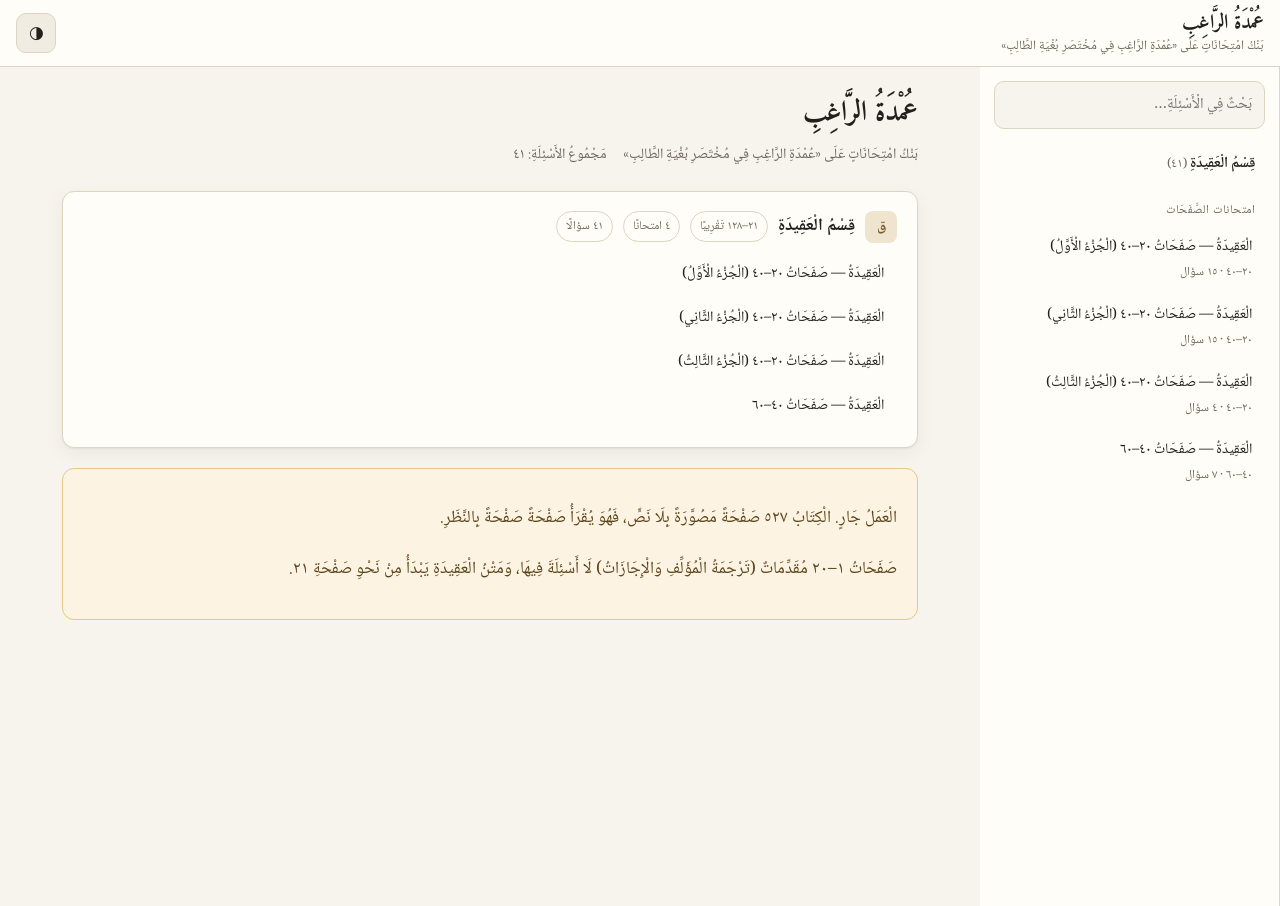
==== index.html @ 86e116bf "Drop tahara section; add creed pages 40-41 Tahara is removed until the creed section is finished, as" ====
<!DOCTYPE html>
<html lang="ar" dir="rtl">
<head>
<meta charset="utf-8">
<meta name="viewport" content="width=device-width, initial-scale=1">
<title>بَنْكُ الِامْتِحَانَاتِ</title>
<link rel="preconnect" href="https://fonts.googleapis.com">
<link rel="preconnect" href="https://fonts.gstatic.com" crossorigin>
<link href="https://fonts.googleapis.com/css2?family=Amiri:ital,wght@0,400;0,700;1,400&family=Noto+Naskh+Arabic:wght@400;500;600;700&display=swap" rel="stylesheet">
<link rel="stylesheet" href="assets/style.css">
</head>
<body>
<a class="skip" href="#main">تَخَطِّي إِلَى الْمُحْتَوَى</a>

<header class="topbar">
  <button id="navToggle" class="icon-btn" aria-label="قَائِمَةُ الْأَقْسَامِ" aria-expanded="false">☰</button>
  <div class="brand">
    <span class="brand-title" id="bookTitle">بَنْكُ الِامْتِحَانَاتِ</span>
    <span class="brand-sub" id="bookSub"></span>
  </div>
  <div class="topbar-actions">
    <button id="themeBtn" class="icon-btn" aria-label="تَبْدِيلُ الْمَظْهَرِ">◑</button>
  </div>
</header>

<div class="layout">
  <nav id="sidebar" class="sidebar" aria-label="الْأَقْسَامُ وَالِامْتِحَانَاتُ">
    <div class="search-wrap">
      <input id="search" type="search" placeholder="بَحْثٌ فِي الْأَسْئِلَةِ…" aria-label="بَحْثٌ فِي الْأَسْئِلَةِ">
    </div>
    <div id="navTree" class="nav-tree"></div>
  </nav>
  <div id="scrim" class="scrim" hidden></div>

  <main id="main" class="main">
    <div id="view"></div>
  </main>
</div>

<script src="data/00-manifest.js"></script>
<script src="data/10-creed.js"></script>
<script src="assets/app.js"></script>
</body>
</html>
---- assets/style.css ----
:root{
  --bg:#f7f4ed; --surface:#fffdf8; --surface-2:#f1ece1; --border:#ddd4c2;
  --text:#22201c; --muted:#6d675c; --accent:#7a5c2e; --accent-soft:#efe4cd;
  --answer-bg:#eef4ec; --answer-border:#b9cdb4; --answer-text:#1f3a22;
  --note-bg:#fdf3e2; --note-border:#e3c78d; --note-text:#5a431a;
  --matn-bg:#f3eee2; --matn-border:#c9b68d;
  --ok:#2f6b3a; --again:#9a4b28;
  --radius:12px; --shadow:0 1px 2px rgba(0,0,0,.05),0 6px 20px rgba(0,0,0,.05);
  --sans:"Noto Naskh Arabic",system-ui,sans-serif;
  --serif:"Amiri","Noto Naskh Arabic",serif;
}
@media (prefers-color-scheme:dark){
  :root:not([data-theme="light"]){
    --bg:#16181a; --surface:#1e2124; --surface-2:#262a2e; --border:#353a3f;
    --text:#e8e4dc; --muted:#a09a90; --accent:#d9b46a; --accent-soft:#3a3226;
    --answer-bg:#1c2a20; --answer-border:#3c5a42; --answer-text:#cfe6d2;
    --note-bg:#2b2519; --note-border:#5c4b26; --note-text:#e3cfa1;
    --matn-bg:#23262a; --matn-border:#4a4438;
    --ok:#8fd3a0; --again:#e59b78;
    --shadow:0 1px 2px rgba(0,0,0,.4),0 6px 20px rgba(0,0,0,.35);
  }
}
:root[data-theme="dark"]{
  --bg:#16181a; --surface:#1e2124; --surface-2:#262a2e; --border:#353a3f;
  --text:#e8e4dc; --muted:#a09a90; --accent:#d9b46a; --accent-soft:#3a3226;
  --answer-bg:#1c2a20; --answer-border:#3c5a42; --answer-text:#cfe6d2;
  --note-bg:#2b2519; --note-border:#5c4b26; --note-text:#e3cfa1;
  --matn-bg:#23262a; --matn-border:#4a4438;
  --ok:#8fd3a0; --again:#e59b78;
  --shadow:0 1px 2px rgba(0,0,0,.4),0 6px 20px rgba(0,0,0,.35);
}

*{box-sizing:border-box}
html,body{margin:0;padding:0}
body{
  background:var(--bg); color:var(--text);
  font-family:var(--sans); font-size:17px; line-height:1.95;
  -webkit-text-size-adjust:100%;
}
.skip{position:absolute;right:-9999px}
.skip:focus{right:12px;top:12px;background:var(--surface);padding:8px 14px;border-radius:8px;z-index:100}

.topbar{
  position:sticky; top:0; z-index:30;
  display:flex; align-items:center; gap:12px;
  padding:10px 16px; background:var(--surface);
  border-bottom:1px solid var(--border);
}
.brand{display:flex;flex-direction:column;flex:1;min-width:0}
.brand-title{font-family:var(--serif);font-size:1.25rem;font-weight:700;line-height:1.4}
.brand-sub{font-size:.8rem;color:var(--muted);line-height:1.4;white-space:nowrap;overflow:hidden;text-overflow:ellipsis}
.icon-btn{
  background:var(--surface-2); color:var(--text); border:1px solid var(--border);
  border-radius:10px; width:40px;height:40px; font-size:1.05rem; cursor:pointer; flex:none;
}
.icon-btn:hover{border-color:var(--accent)}

.layout{display:flex; align-items:flex-start}
.sidebar{
  width:300px; flex:none; position:sticky; top:61px;
  height:calc(100dvh - 61px); overflow-y:auto;
  background:var(--surface); border-inline-start:1px solid var(--border);
  padding:14px;
}
.search-wrap{margin-bottom:12px}
#search{
  width:100%; padding:10px 12px; font-family:inherit; font-size:.95rem;
  background:var(--bg); color:var(--text);
  border:1px solid var(--border); border-radius:10px;
}
.nav-sec{margin-bottom:6px}
.nav-sec>summary{
  cursor:pointer; list-style:none; padding:9px 10px; border-radius:9px;
  font-weight:600; font-size:.95rem;
}
.nav-sec>summary::-webkit-details-marker{display:none}
.nav-sec>summary:hover{background:var(--surface-2)}
.nav-sec .count{color:var(--muted);font-weight:400;font-size:.8rem}
.nav-exam{
  display:block; padding:7px 10px 7px 8px; margin:2px 0 2px 0;
  border-radius:8px; color:var(--text); text-decoration:none; font-size:.9rem;
  border-inline-start:3px solid transparent;
}
.nav-exam:hover{background:var(--surface-2)}
.nav-exam.active{background:var(--accent-soft);border-inline-start-color:var(--accent);font-weight:600}
.nav-exam .pages{display:block;color:var(--muted);font-size:.76rem}
.nav-group{margin:10px 0 4px;color:var(--muted);font-size:.75rem;letter-spacing:.04em;padding-inline-start:10px}

.scrim{position:fixed;inset:0;background:rgba(0,0,0,.45);z-index:25}

.main{flex:1;min-width:0;padding:26px 22px 90px;max-width:900px;margin:0 auto}

.exam-head{margin-bottom:22px}
.exam-head h1{font-family:var(--serif);font-size:1.75rem;line-height:1.5;margin:0 0 6px}
.exam-meta{color:var(--muted);font-size:.9rem;display:flex;flex-wrap:wrap;gap:6px 16px}
.toolbar{display:flex;flex-wrap:wrap;gap:8px;margin:16px 0 4px}
.btn{
  background:var(--surface); color:var(--text); border:1px solid var(--border);
  border-radius:9px; padding:8px 14px; font-family:inherit; font-size:.88rem; cursor:pointer;
}
.btn:hover{border-color:var(--accent)}
.btn.primary{background:var(--accent);border-color:var(--accent);color:#fff}
:root[data-theme="dark"] .btn.primary,
:root:not([data-theme="light"]) .btn.primary{color:#16181a}
@media (prefers-color-scheme:light){:root:not([data-theme="dark"]) .btn.primary{color:#fff}}

.progress{height:6px;background:var(--surface-2);border-radius:99px;overflow:hidden;margin:14px 0 0}
.progress>i{display:block;height:100%;background:var(--accent);width:0;transition:width .25s}
.progress-label{font-size:.8rem;color:var(--muted);margin-top:6px}

.q{
  background:var(--surface); border:1px solid var(--border); border-radius:var(--radius);
  padding:18px 20px; margin:16px 0; box-shadow:var(--shadow);
}
.q-head{display:flex;align-items:center;gap:10px;flex-wrap:wrap;margin-bottom:10px}
.q-num{
  background:var(--accent-soft); color:var(--accent); font-weight:700;
  border-radius:8px; min-width:32px; height:32px; display:grid; place-items:center; font-size:.9rem; padding:0 8px;
}
.badge{font-size:.74rem;padding:3px 9px;border-radius:99px;border:1px solid var(--border);color:var(--muted)}
.badge.t-matn{border-color:var(--matn-border)}
.badge.t-word{border-color:var(--note-border)}
.q-text{font-size:1.06rem;margin:0 0 10px;font-weight:500}
blockquote.matn{
  font-family:var(--serif); font-size:1.15rem; line-height:2.1;
  background:var(--matn-bg); border:1px solid var(--matn-border);
  border-inline-start:4px solid var(--accent);
  border-radius:10px; margin:0 0 12px; padding:14px 18px;
}
.word-chip{font-family:var(--serif);font-size:1.2rem;font-weight:700;color:var(--accent)}

.answer{
  background:var(--answer-bg); border:1px solid var(--answer-border); color:var(--answer-text);
  border-radius:10px; padding:14px 18px; margin-top:12px;
}
.answer h4,.note h4{
  margin:0 0 8px; font-size:.78rem; letter-spacing:.05em; font-weight:700; opacity:.8;
}
.answer p{margin:0 0 .7em}
.answer p:last-child{margin-bottom:0}
.note{
  background:var(--note-bg); border:1px dashed var(--note-border); color:var(--note-text);
  border-radius:10px; padding:12px 16px; margin-top:10px; font-size:.95rem;
}
.grade{display:flex;gap:8px;margin-top:12px}
.grade .btn[data-g="ok"].on{border-color:var(--ok);color:var(--ok);font-weight:700}
.grade .btn[data-g="again"].on{border-color:var(--again);color:var(--again);font-weight:700}

.empty{
  text-align:center;padding:70px 20px;color:var(--muted);
}
.empty h2{font-family:var(--serif);color:var(--text);font-size:1.5rem}
.callout{
  background:var(--note-bg);border:1px solid var(--note-border);color:var(--note-text);
  border-radius:var(--radius);padding:16px 20px;margin:20px 0;text-align:right;
}

@media (max-width:860px){
  body{font-size:16px}
  .sidebar{
    position:fixed; inset-inline-end:0; top:61px; z-index:26;
    width:min(86vw,320px); box-shadow:var(--shadow); transform:translateX(100%);
    transition:transform .22s ease;
  }
  .sidebar.open{transform:translateX(0)}
  .main{padding:20px 16px 80px}
  .exam-head h1{font-size:1.4rem}
}
@media (min-width:861px){ .scrim{display:none} #navToggle{display:none} }

@media print{
  .topbar,.sidebar,.toolbar,.grade,.progress,.progress-label,.scrim{display:none!important}
  body{background:#fff;color:#000;font-size:12pt}
  .q{break-inside:avoid;box-shadow:none;border-color:#bbb}
  .main{max-width:none;padding:0}
}

.badge.t-src{border-color:var(--note-border);color:var(--note-text);background:var(--note-bg)}
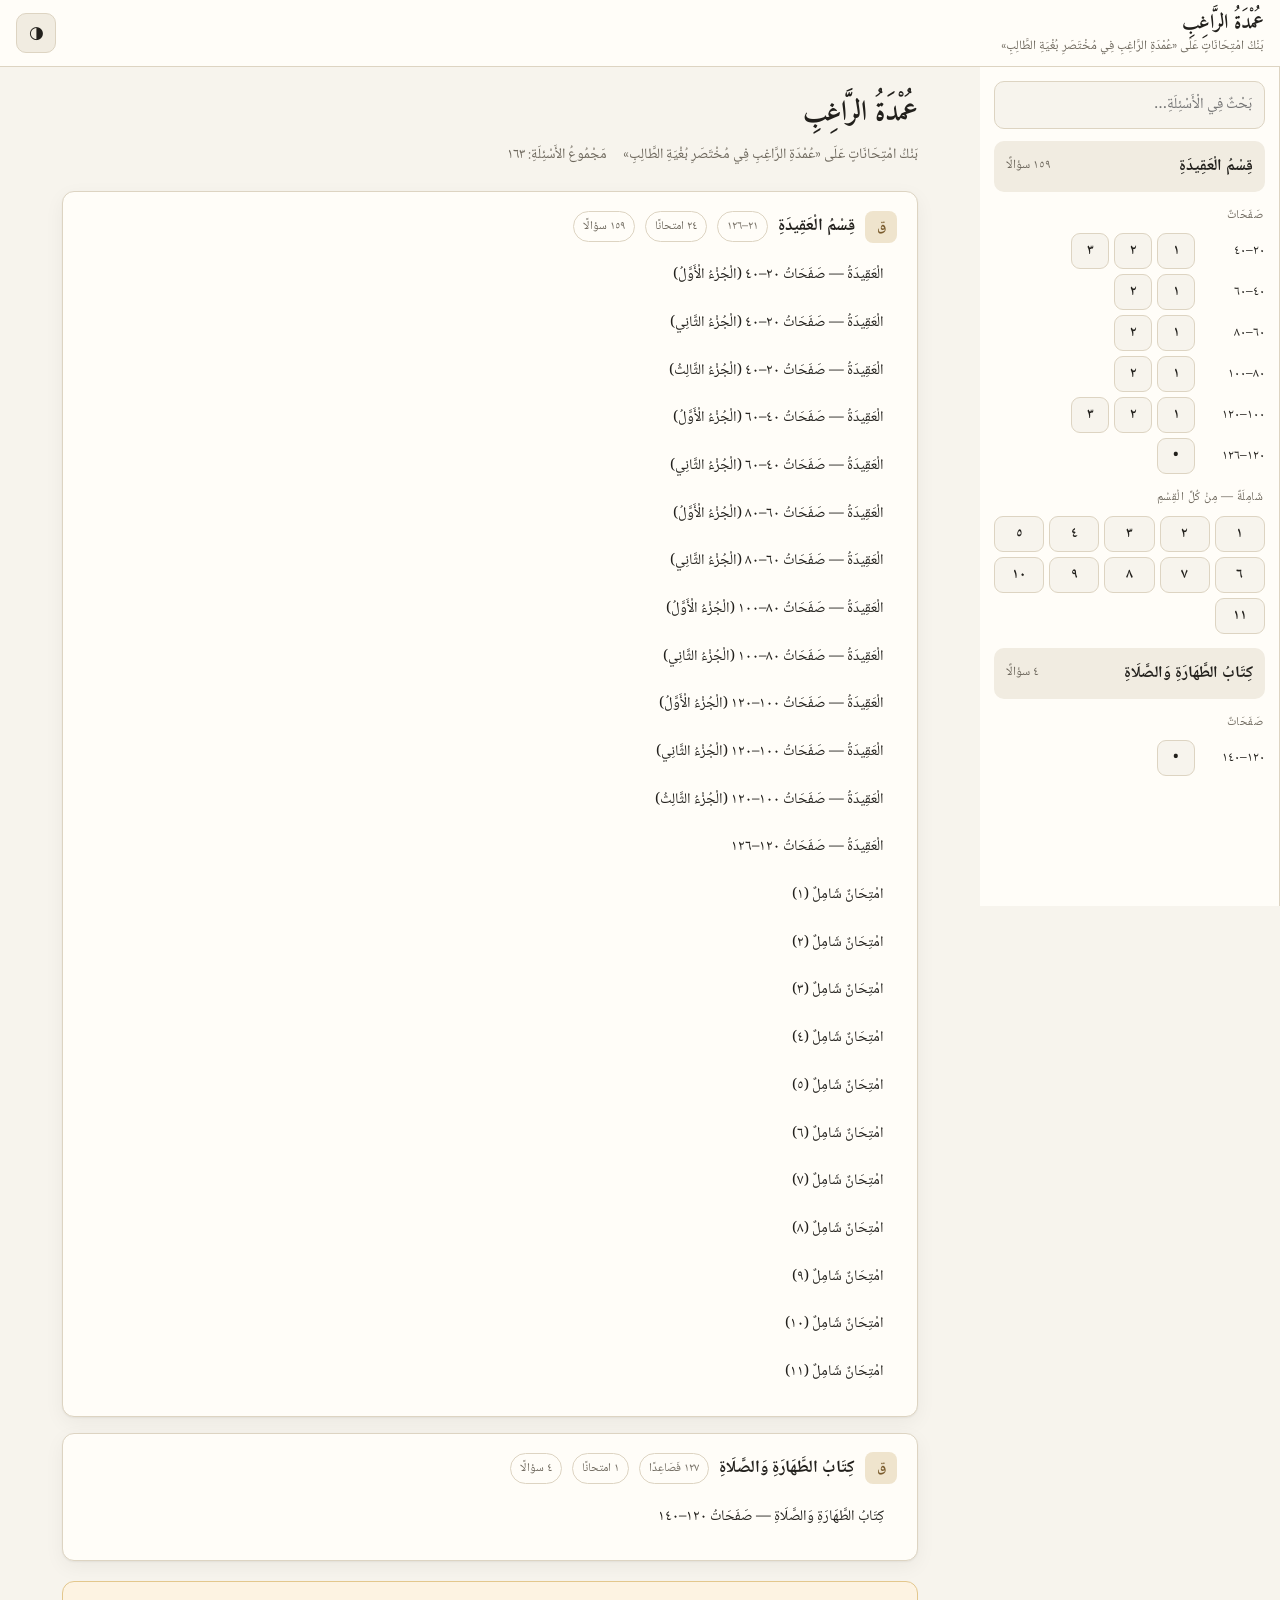
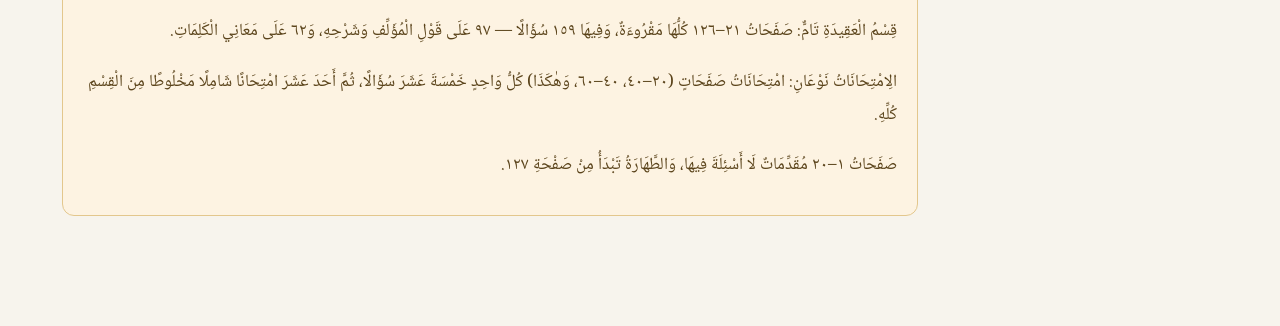
==== commit c3e0fa9e: "Start the tahara section: pages 127-129 Co-Authored-By: Claude Opus 5 <noreply@anthropic.com> Claude" ====
--- a/index.html
+++ b/index.html
@@ -39,6 +39,7 @@
 
 <script src="data/00-manifest.js"></script>
 <script src="data/10-creed.js"></script>
+<script src="data/10-taharah.js"></script>
 <script src="assets/app.js"></script>
 </body>
 </html>
--- a/assets/style.css
+++ b/assets/style.css
@@ -68,23 +68,47 @@
   background:var(--bg); color:var(--text);
   border:1px solid var(--border); border-radius:10px;
 }
-.nav-sec{margin-bottom:6px}
+.nav-sec{margin-bottom:14px}
 .nav-sec>summary{
-  cursor:pointer; list-style:none; padding:9px 10px; border-radius:9px;
-  font-weight:600; font-size:.95rem;
+  cursor:pointer; list-style:none; padding:10px 12px; border-radius:10px;
+  font-weight:700; font-size:1rem; background:var(--surface-2);
+  display:flex; align-items:center; justify-content:space-between; gap:8px;
 }
 .nav-sec>summary::-webkit-details-marker{display:none}
-.nav-sec>summary:hover{background:var(--surface-2)}
-.nav-sec .count{color:var(--muted);font-weight:400;font-size:.8rem}
+.nav-sec>summary:hover{border-color:var(--accent)}
+.nav-sec .count{color:var(--muted);font-weight:400;font-size:.78rem;white-space:nowrap}
+.nav-note{
+  margin:12px 0 6px; color:var(--muted); font-size:.75rem;
+  letter-spacing:.04em; padding-inline-start:2px;
+}
+
+/* One row per page span: the span on the right, its parts as chips. */
+.span-row{display:flex;align-items:center;gap:8px;margin:5px 0}
+.span-label{
+  font-size:.82rem; color:var(--text); min-width:62px; flex:none;
+  font-variant-numeric:tabular-nums;
+}
+.chips{display:flex;flex-wrap:wrap;gap:5px;flex:1}
+.chips.wide{display:grid;grid-template-columns:repeat(auto-fill,minmax(42px,1fr))}
+.chip{
+  display:grid; place-items:center; min-width:38px; height:36px; padding:0 8px;
+  border:1px solid var(--border); border-radius:9px; background:var(--bg);
+  color:var(--text); text-decoration:none; font-size:.9rem; font-weight:600;
+}
+.chip:hover{border-color:var(--accent);background:var(--accent-soft)}
+.chip.active{background:var(--accent);border-color:var(--accent);color:#fff;font-weight:700}
+:root[data-theme="dark"] .chip.active{color:#16181a}
+@media (prefers-color-scheme:dark){:root:not([data-theme="light"]) .chip.active{color:#16181a}}
+
+/* Home page keeps the plain links. */
 .nav-exam{
-  display:block; padding:7px 10px 7px 8px; margin:2px 0 2px 0;
-  border-radius:8px; color:var(--text); text-decoration:none; font-size:.9rem;
+  display:block; padding:8px 10px; margin:3px 0; border-radius:8px;
+  color:var(--text); text-decoration:none; font-size:.92rem;
   border-inline-start:3px solid transparent;
 }
 .nav-exam:hover{background:var(--surface-2)}
 .nav-exam.active{background:var(--accent-soft);border-inline-start-color:var(--accent);font-weight:600}
-.nav-exam .pages{display:block;color:var(--muted);font-size:.76rem}
-.nav-group{margin:10px 0 4px;color:var(--muted);font-size:.75rem;letter-spacing:.04em;padding-inline-start:10px}
+.nav-exam .pages{display:block;color:var(--muted);font-size:.78rem}
 
 .scrim{position:fixed;inset:0;background:rgba(0,0,0,.45);z-index:25}
 
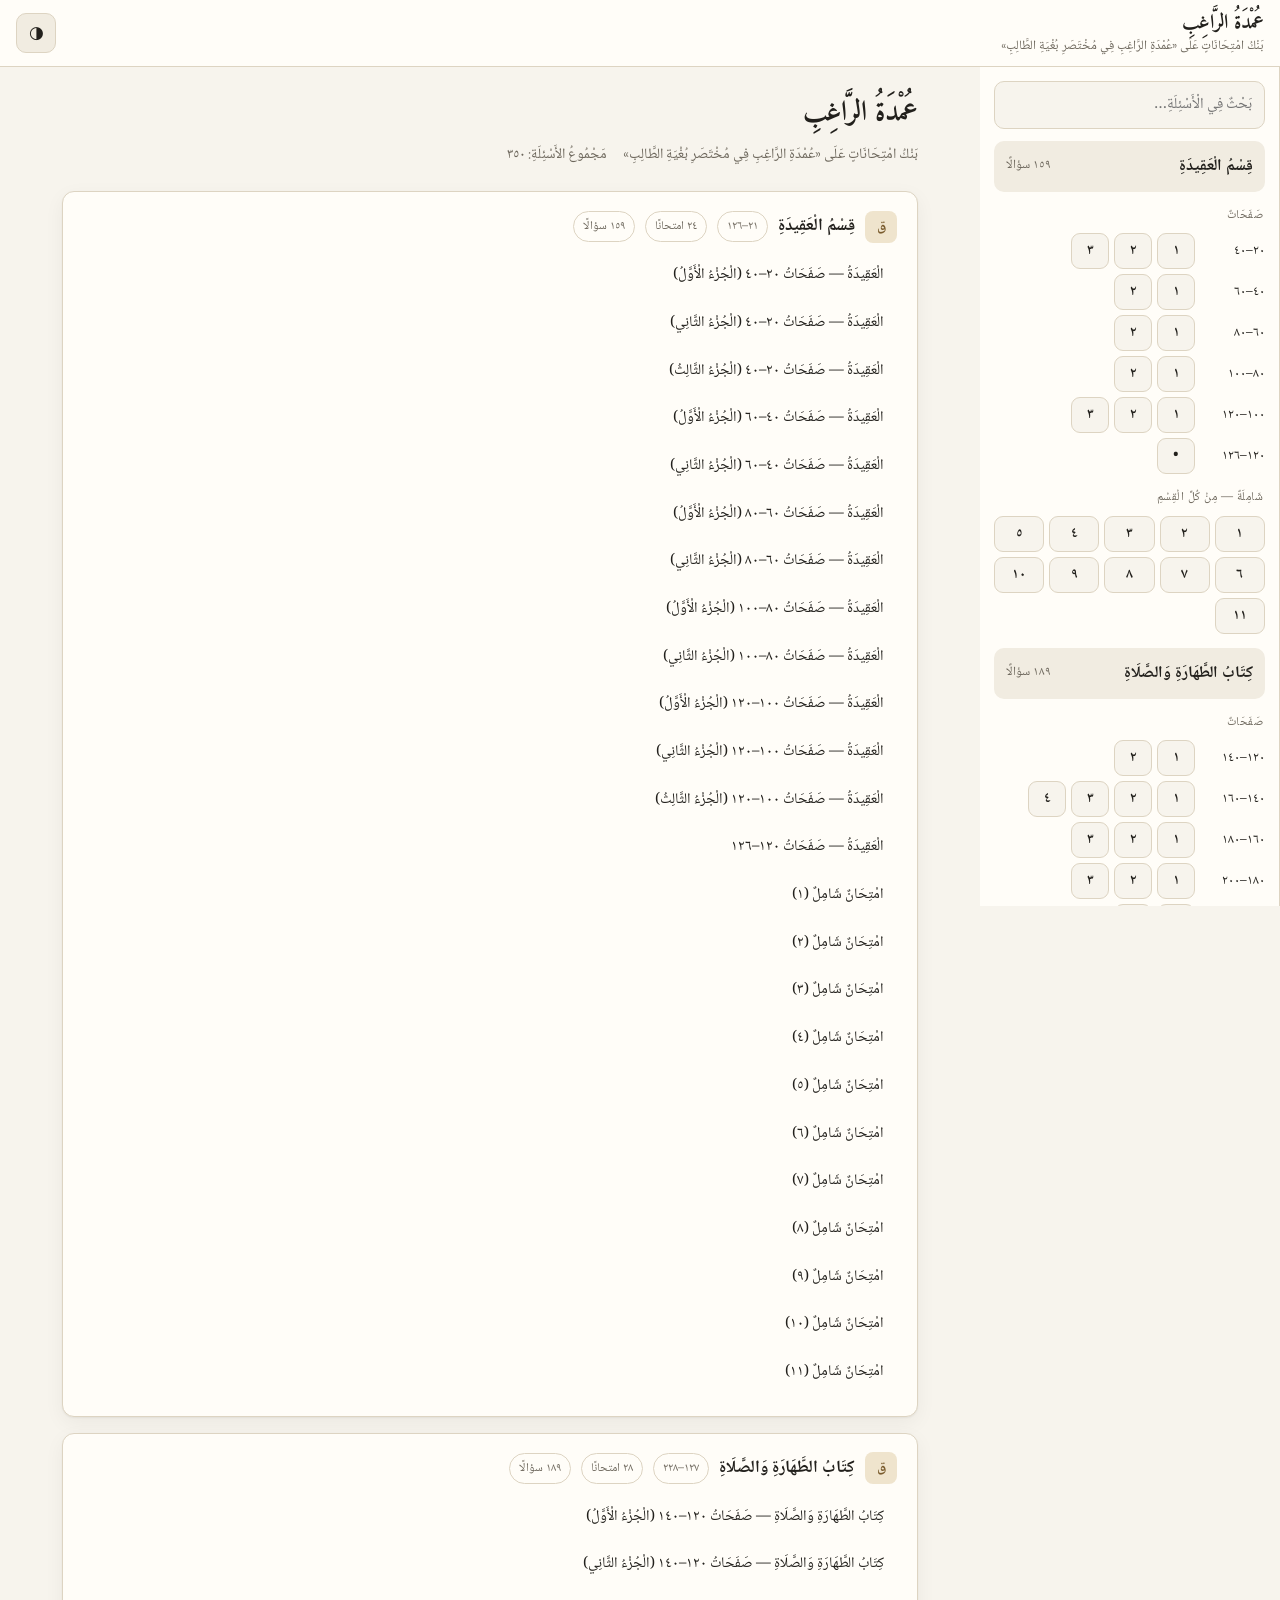
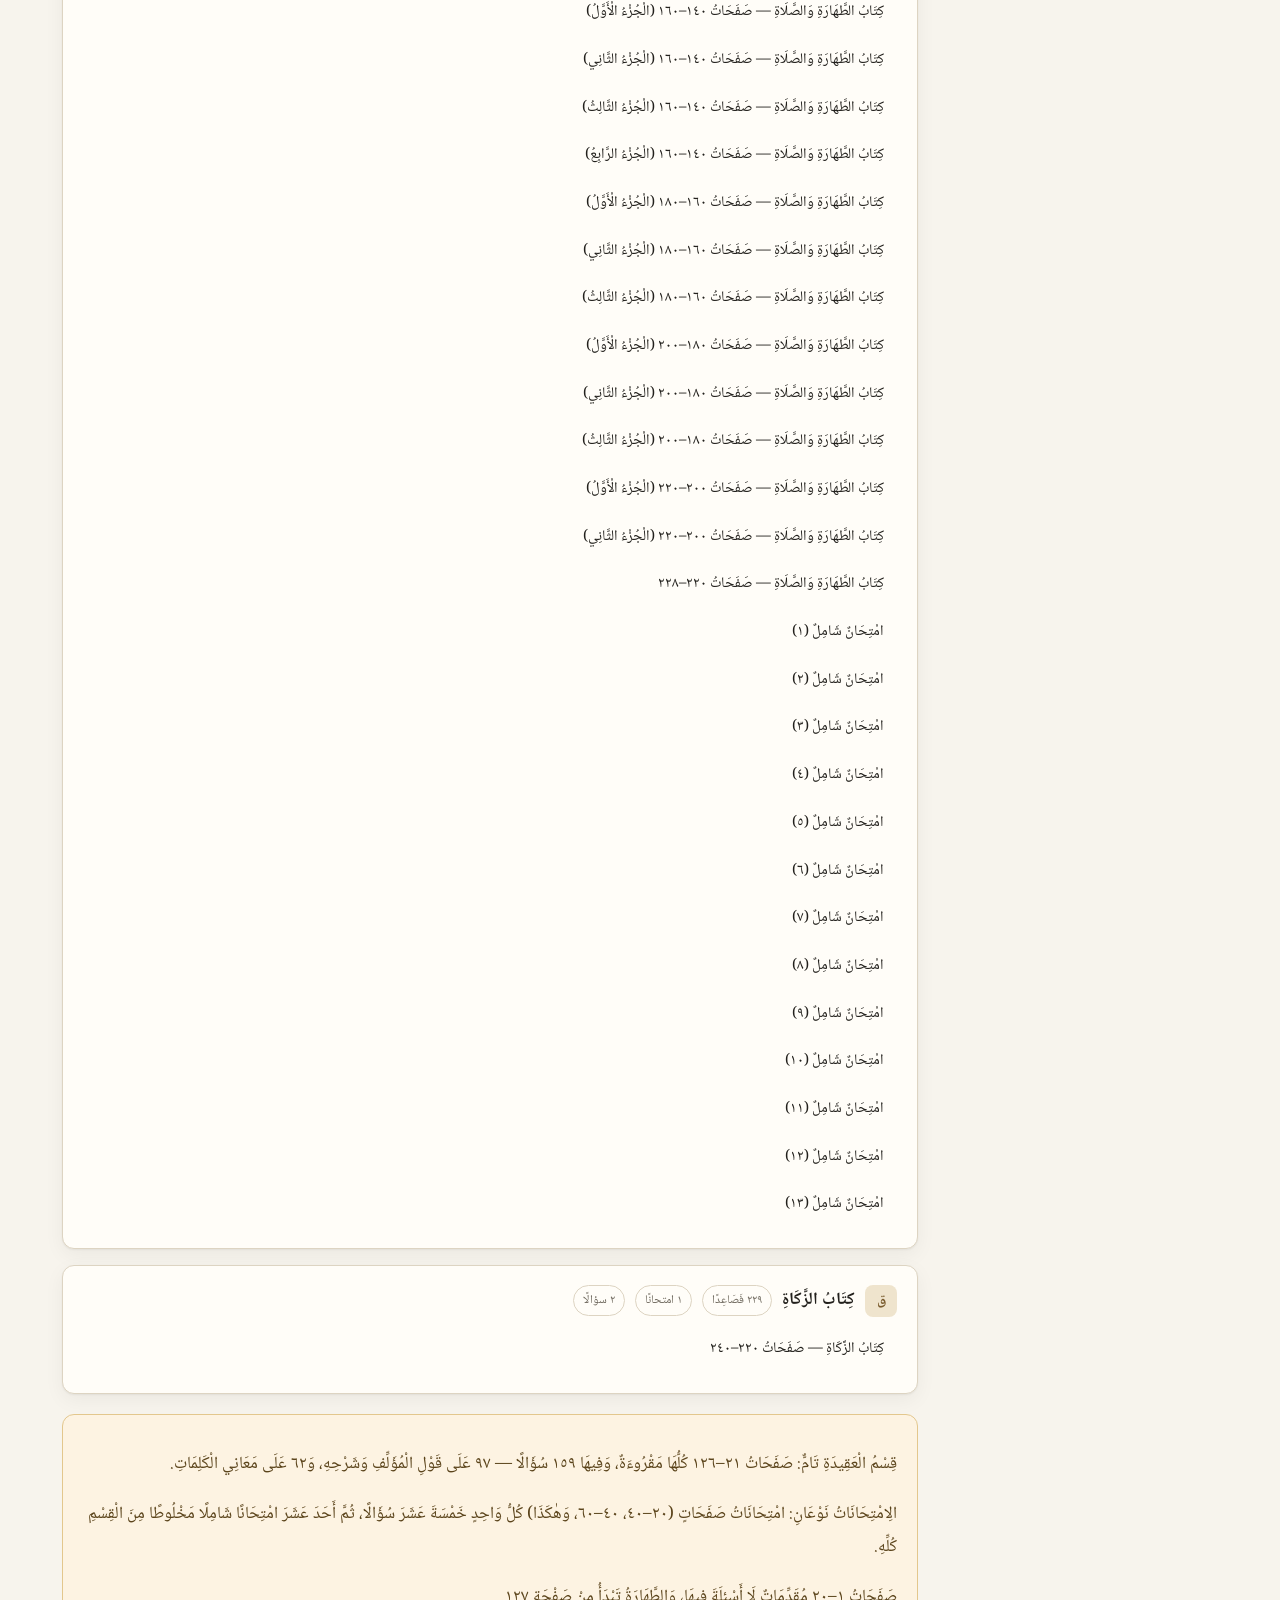
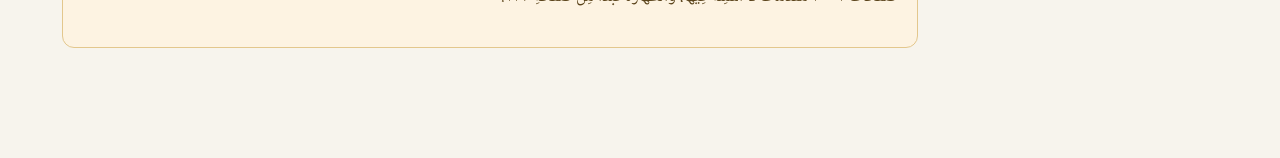
==== commit c968ba07: "Complete Taharah/Salah section (pp. 127-228) and open Kitab al-Zakah Taharah is now marked complete," ====
--- a/index.html
+++ b/index.html
@@ -40,6 +40,7 @@
 <script src="data/00-manifest.js"></script>
 <script src="data/10-creed.js"></script>
 <script src="data/10-taharah.js"></script>
+<script src="data/10-zakah.js"></script>
 <script src="assets/app.js"></script>
 </body>
 </html>
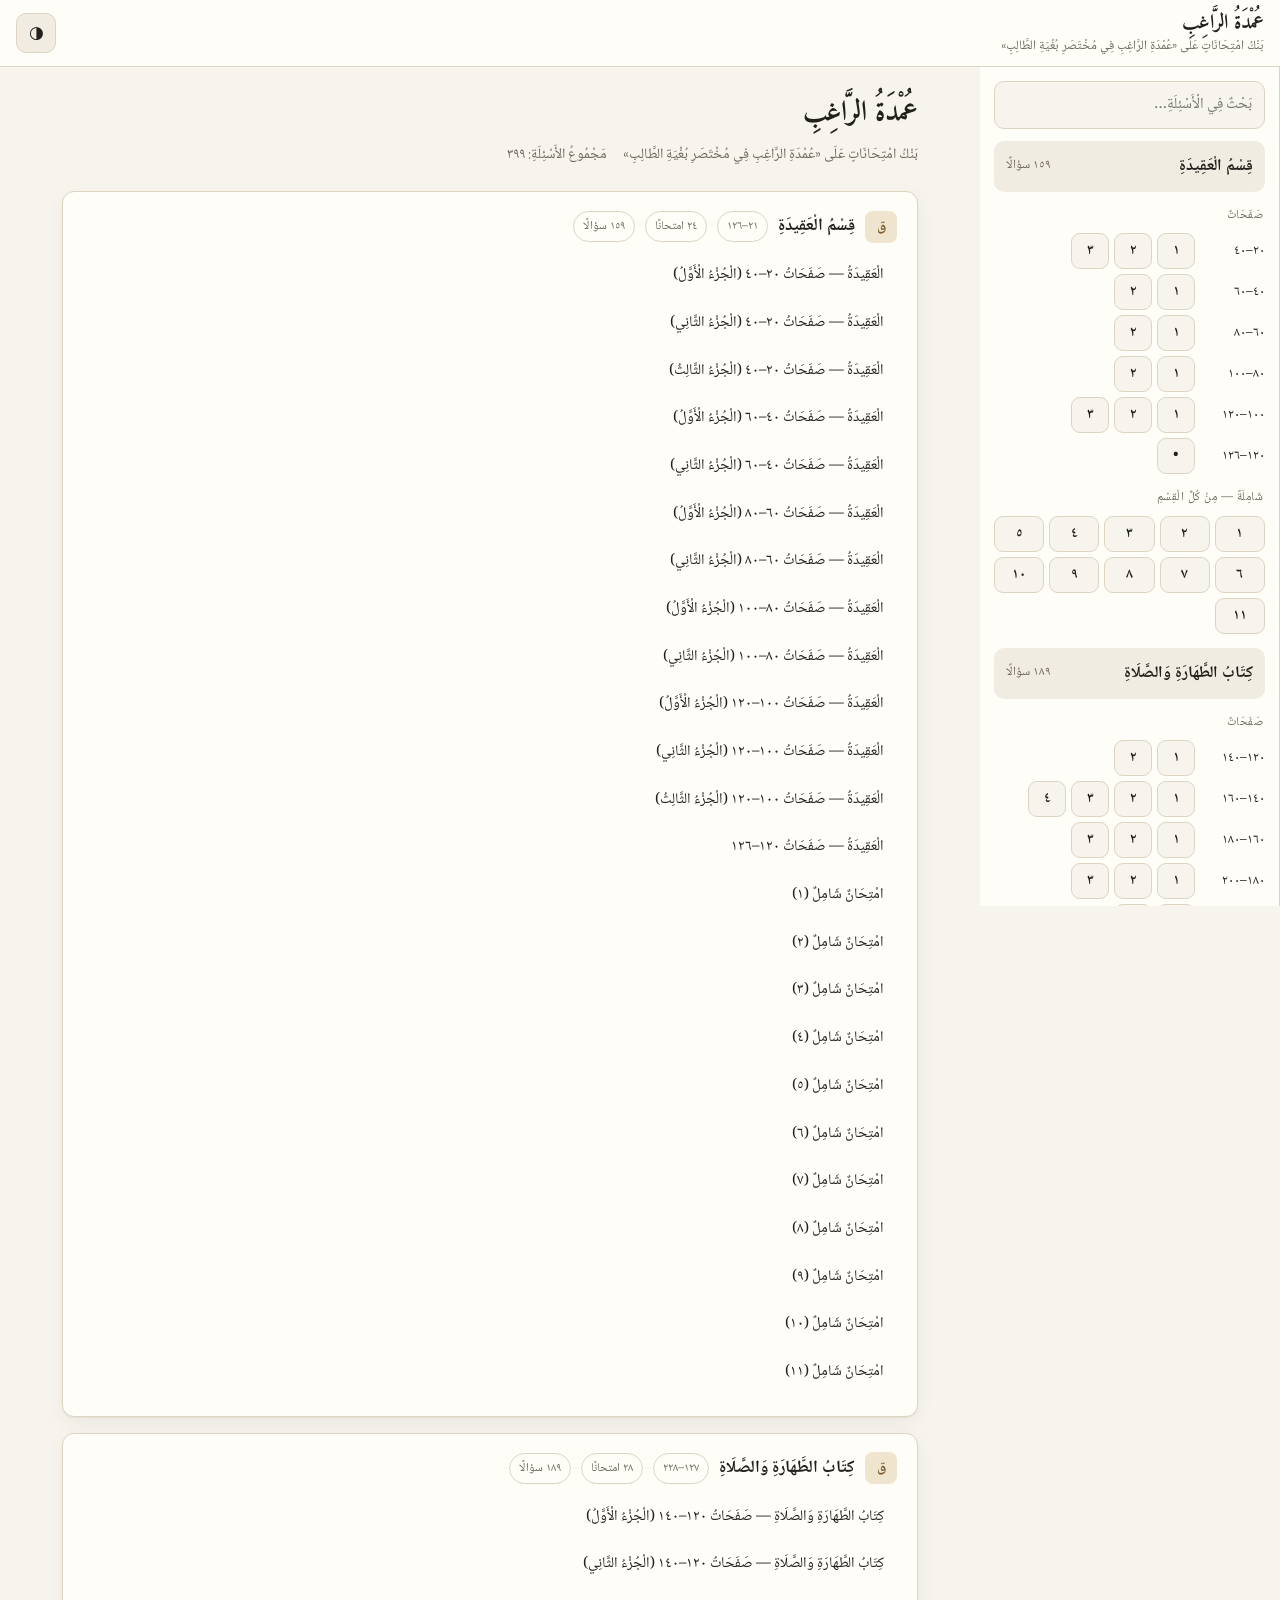
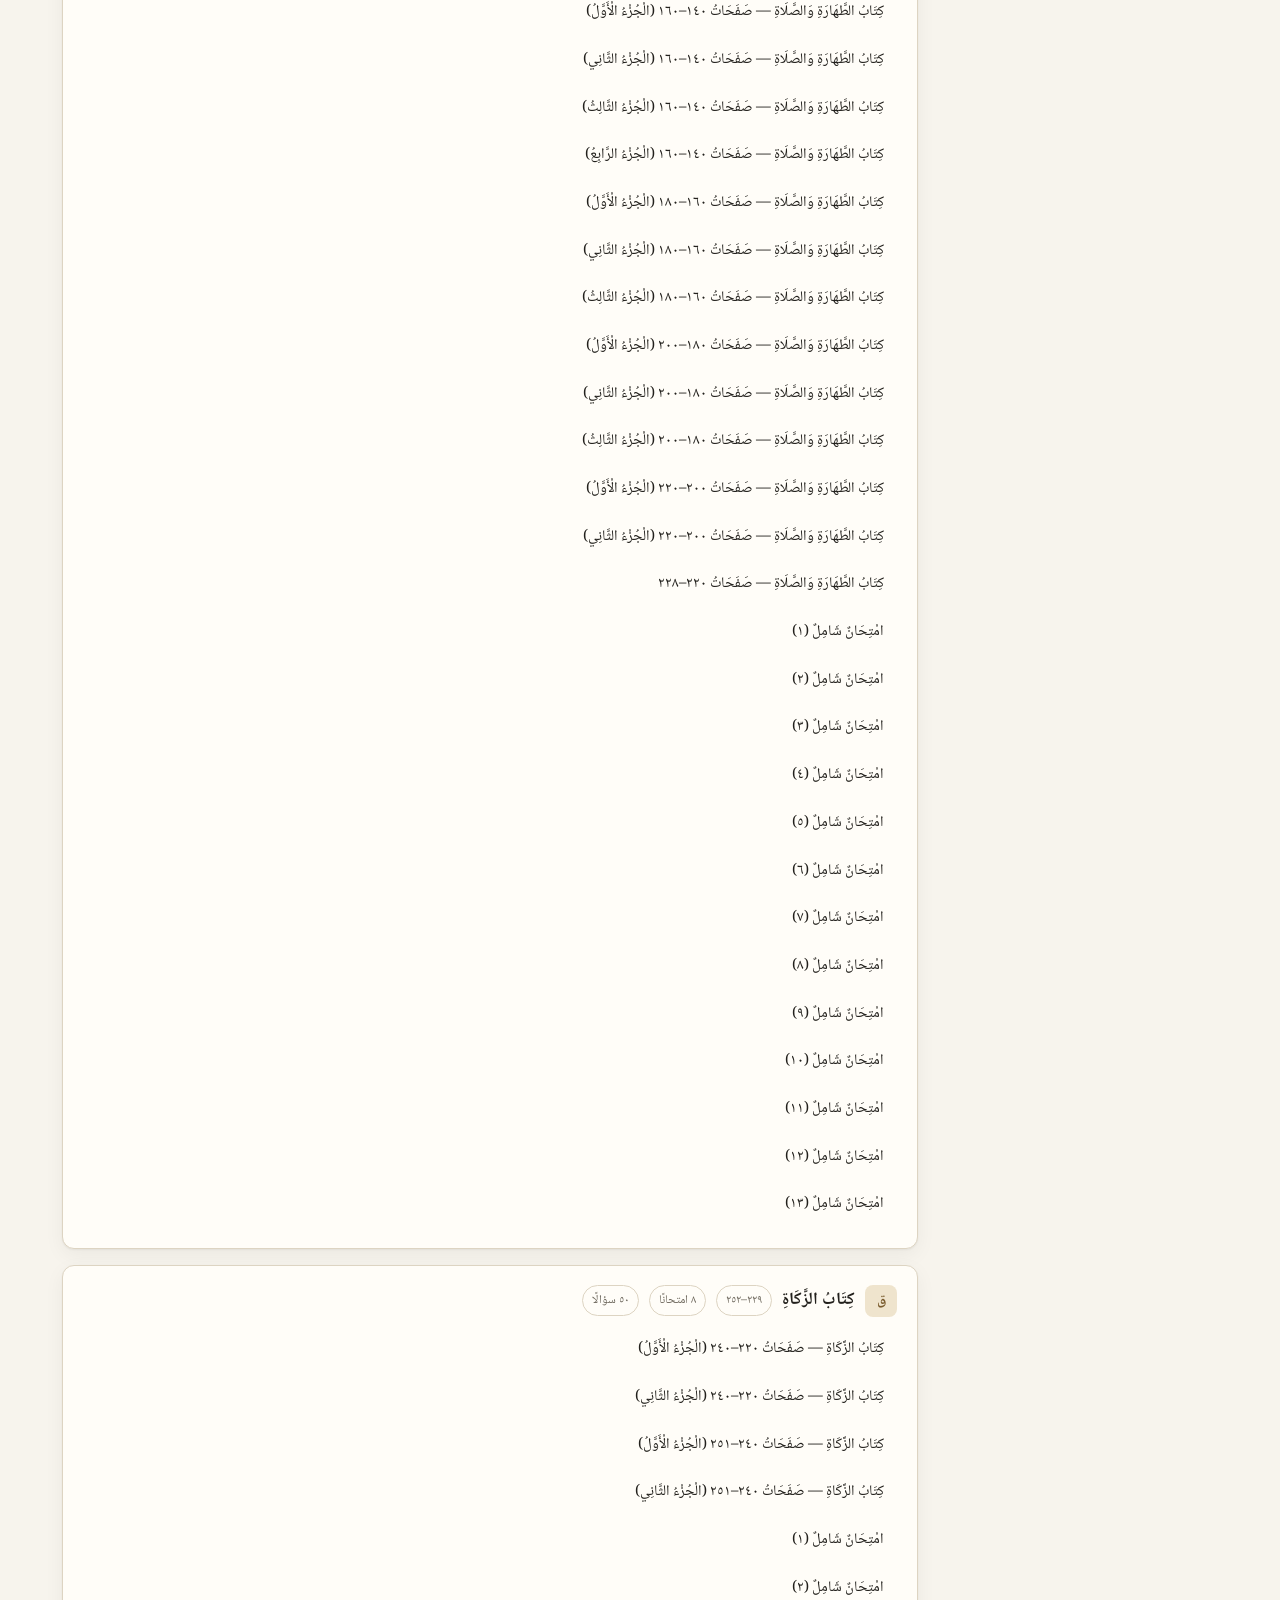
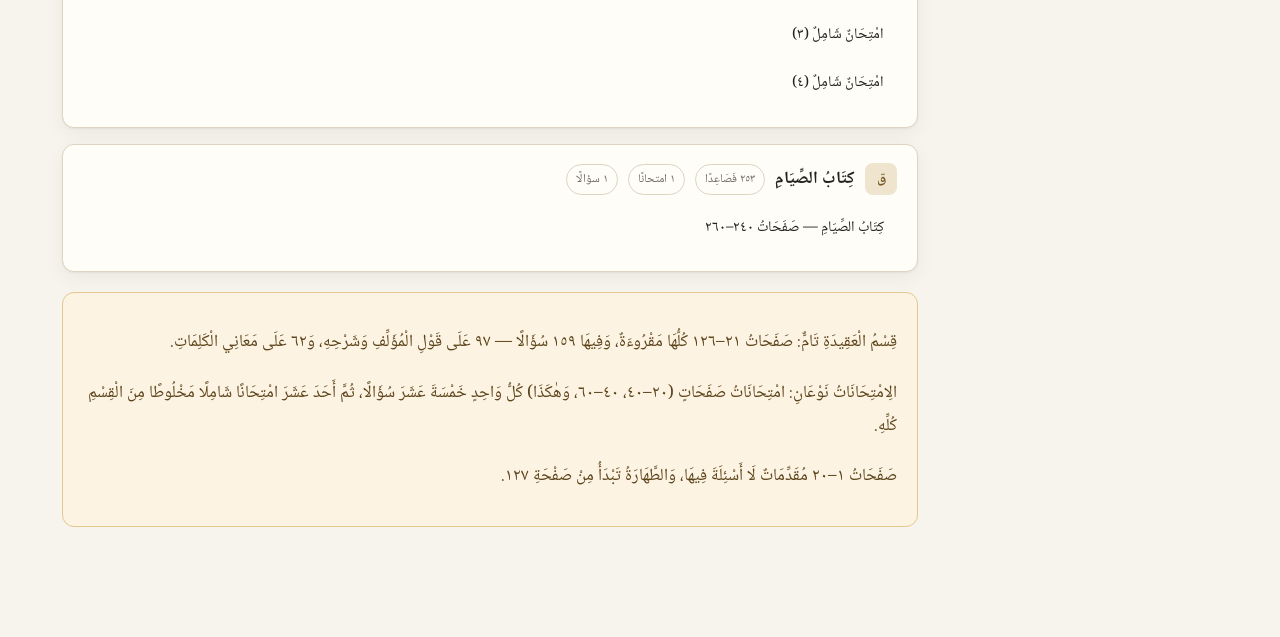
==== commit 145586f1: "Complete Kitab al-Zakah (pp. 229-252) and open Kitab al-Siyam Zakah is marked complete, enabling its" ====
--- a/index.html
+++ b/index.html
@@ -41,6 +41,7 @@
 <script src="data/10-creed.js"></script>
 <script src="data/10-taharah.js"></script>
 <script src="data/10-zakah.js"></script>
+<script src="data/10-siyam.js"></script>
 <script src="assets/app.js"></script>
 </body>
 </html>
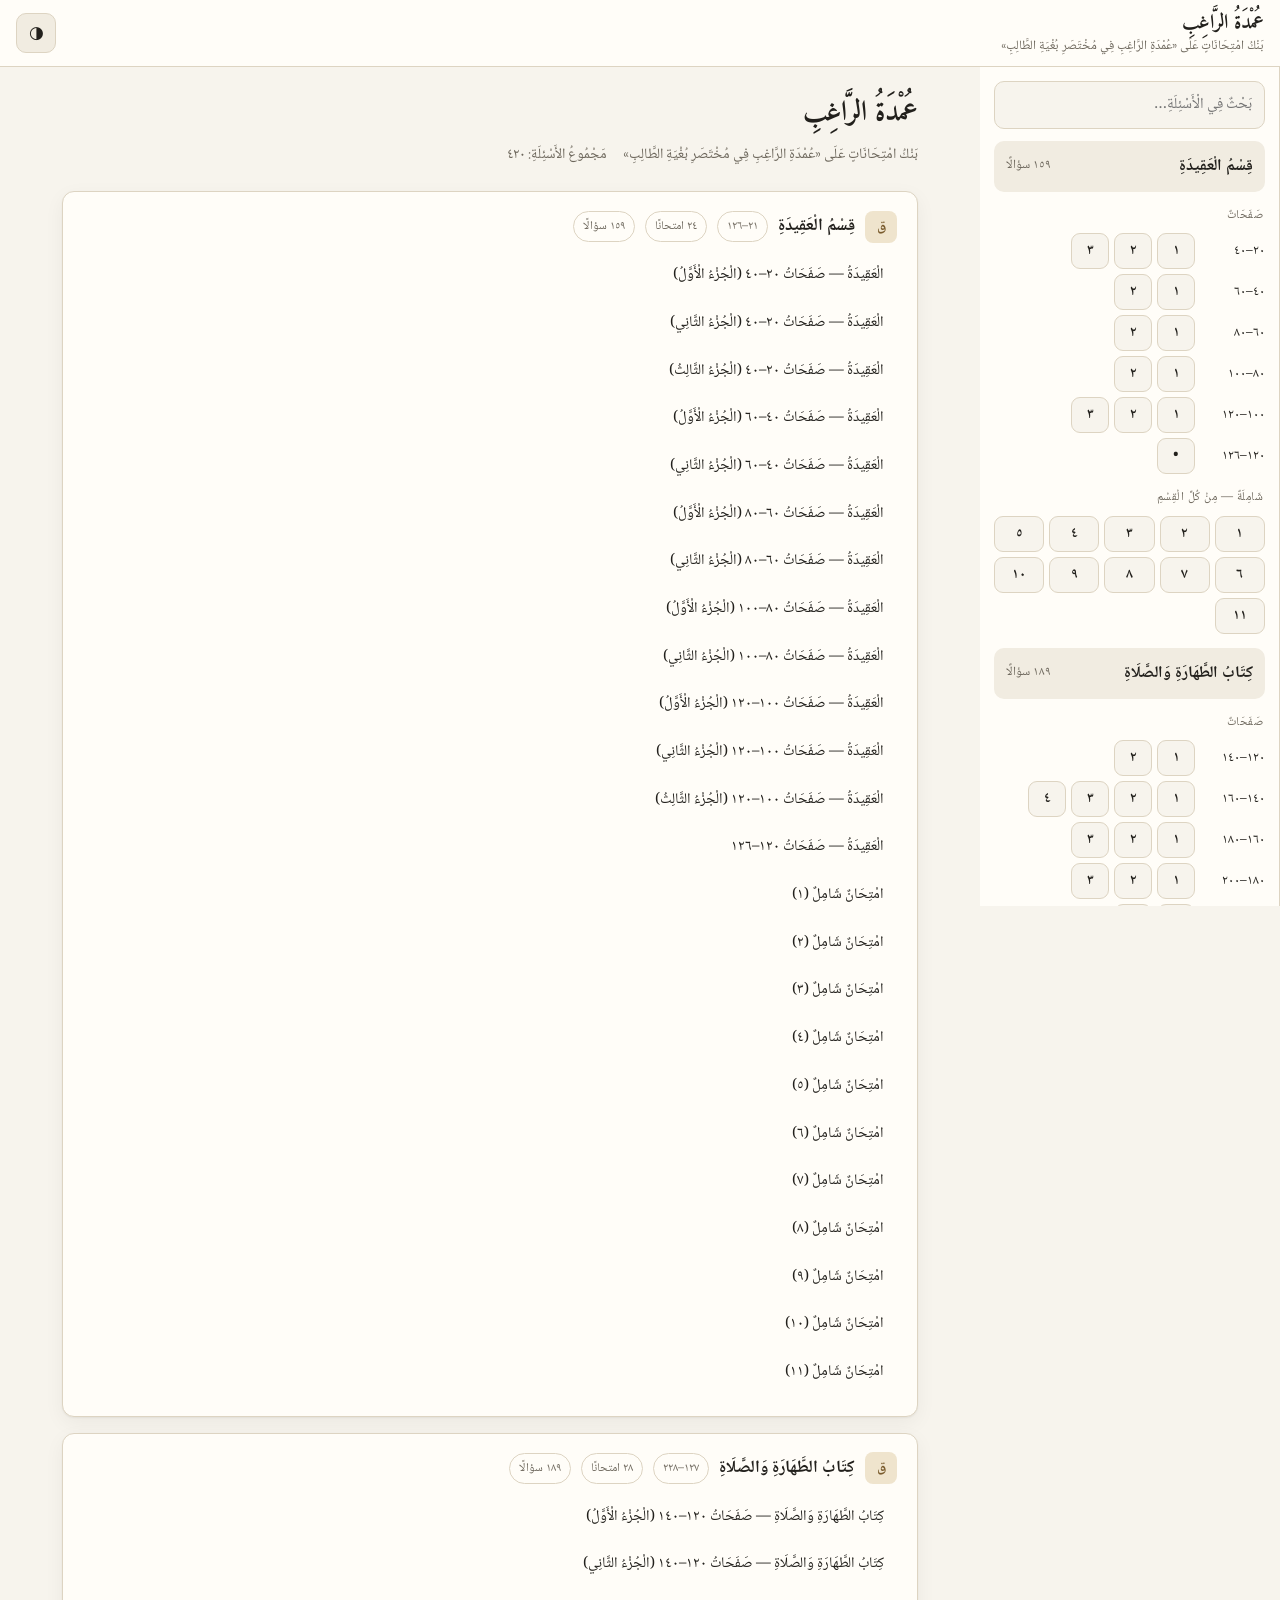
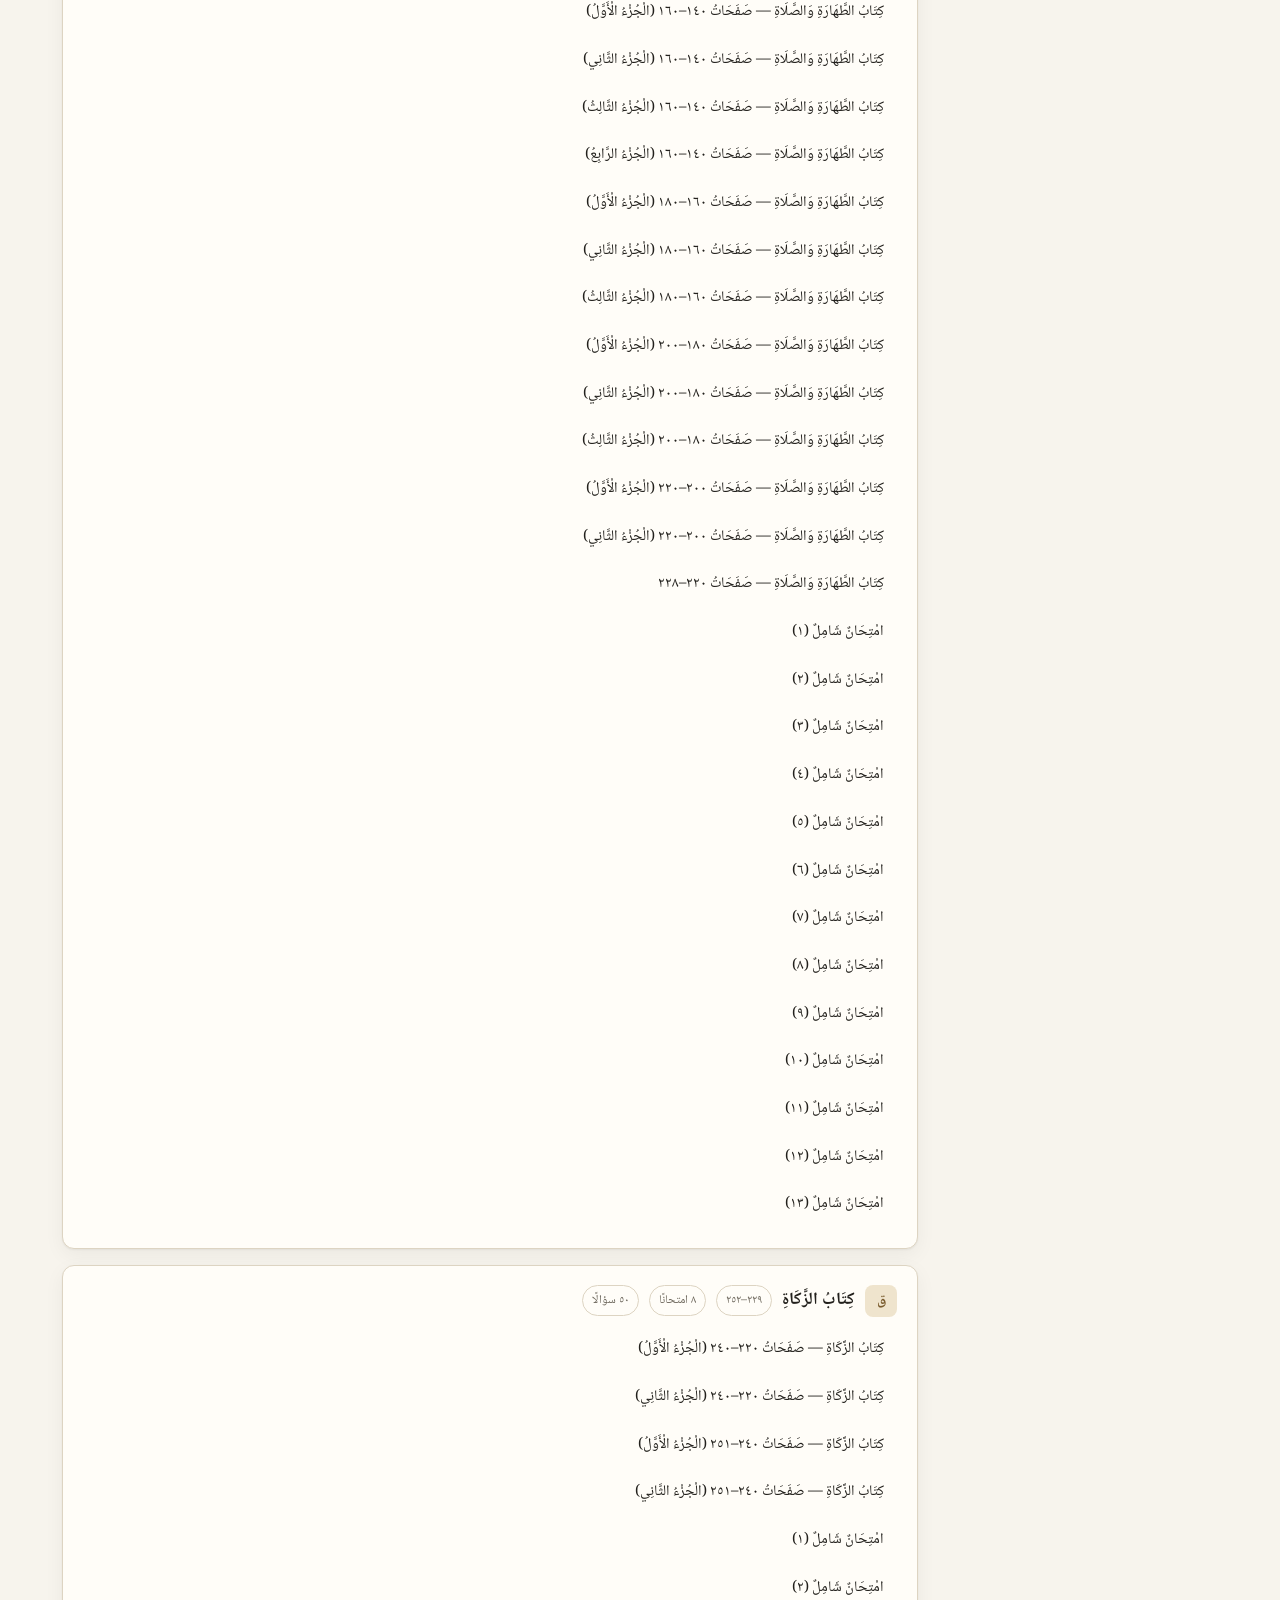
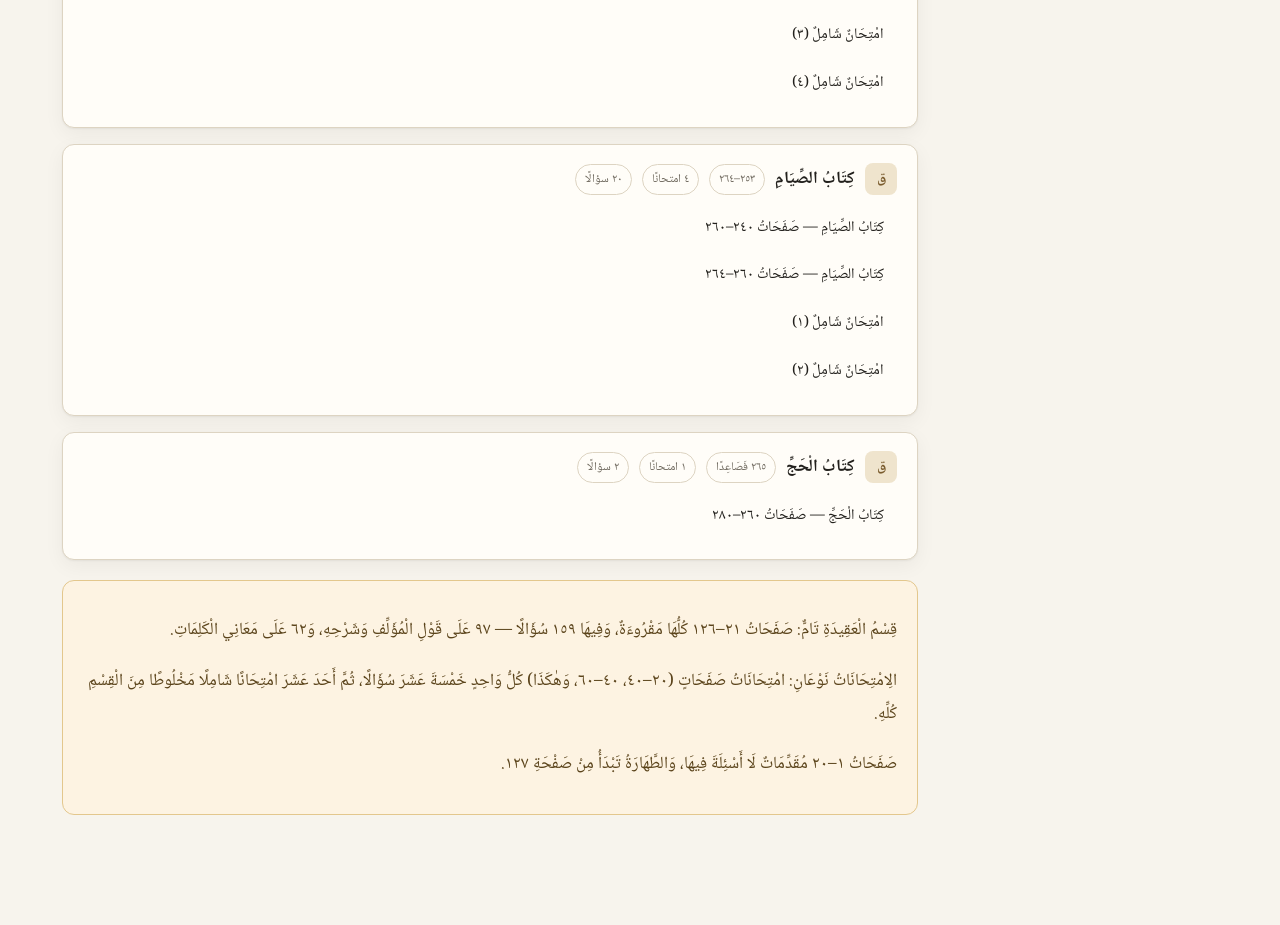
==== commit b9794995: "Complete Kitab al-Siyam (pp. 253-264) and open Kitab al-Hajj Co-Authored-By: Claude Opus 5 <noreply@" ====
--- a/index.html
+++ b/index.html
@@ -42,6 +42,7 @@
 <script src="data/10-taharah.js"></script>
 <script src="data/10-zakah.js"></script>
 <script src="data/10-siyam.js"></script>
+<script src="data/10-hajj.js"></script>
 <script src="assets/app.js"></script>
 </body>
 </html>
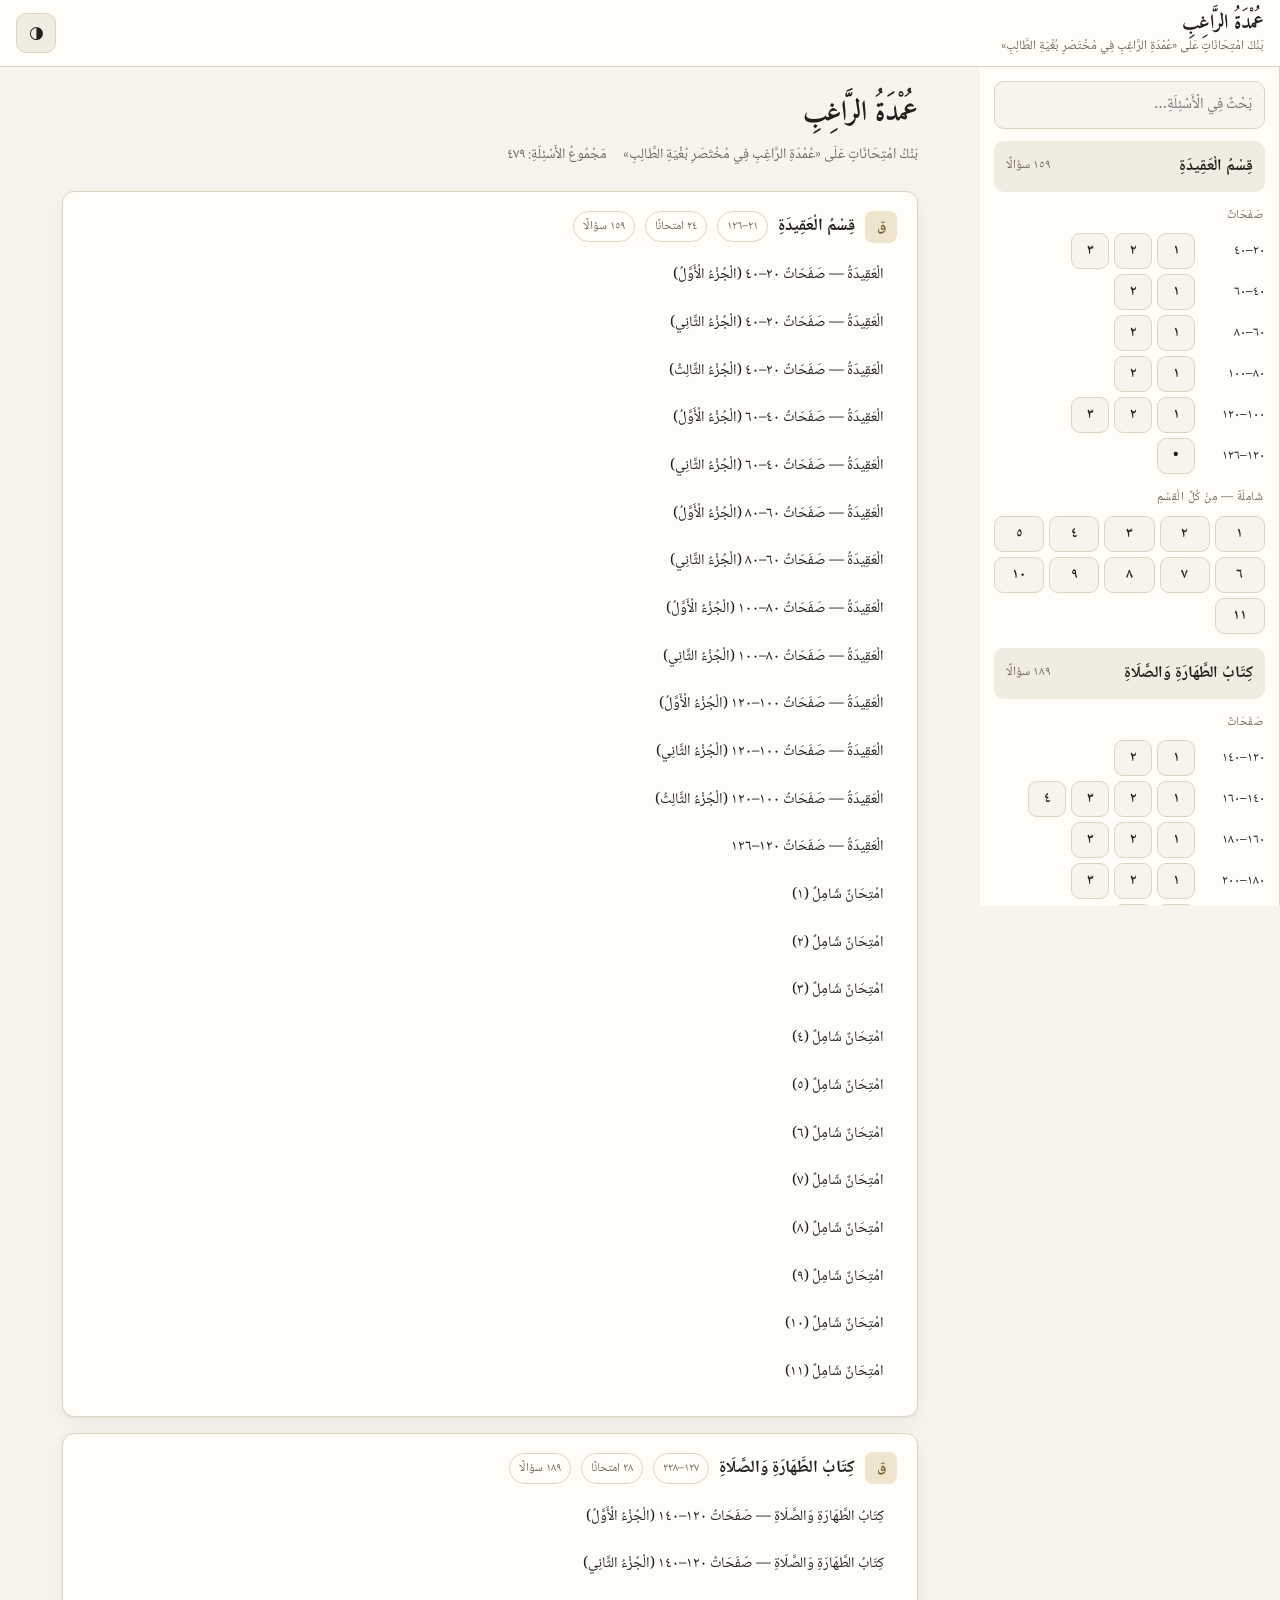
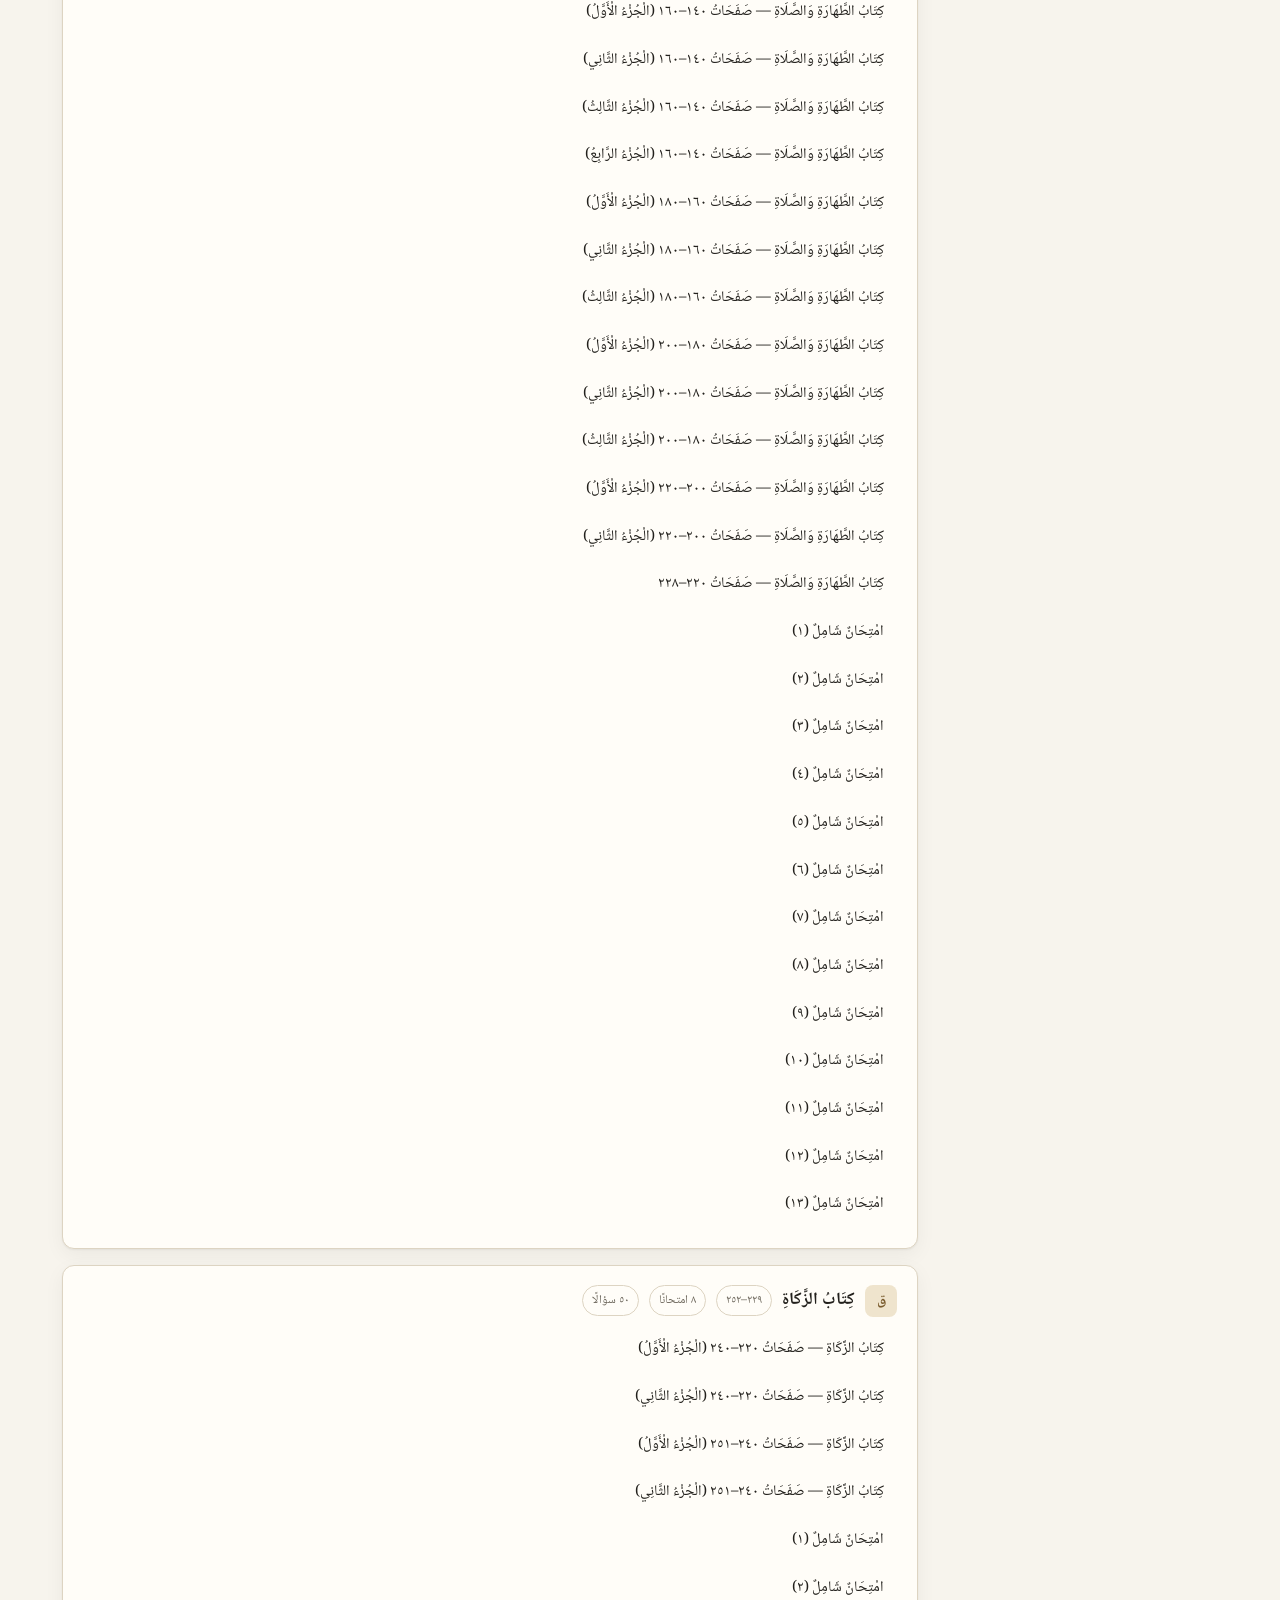
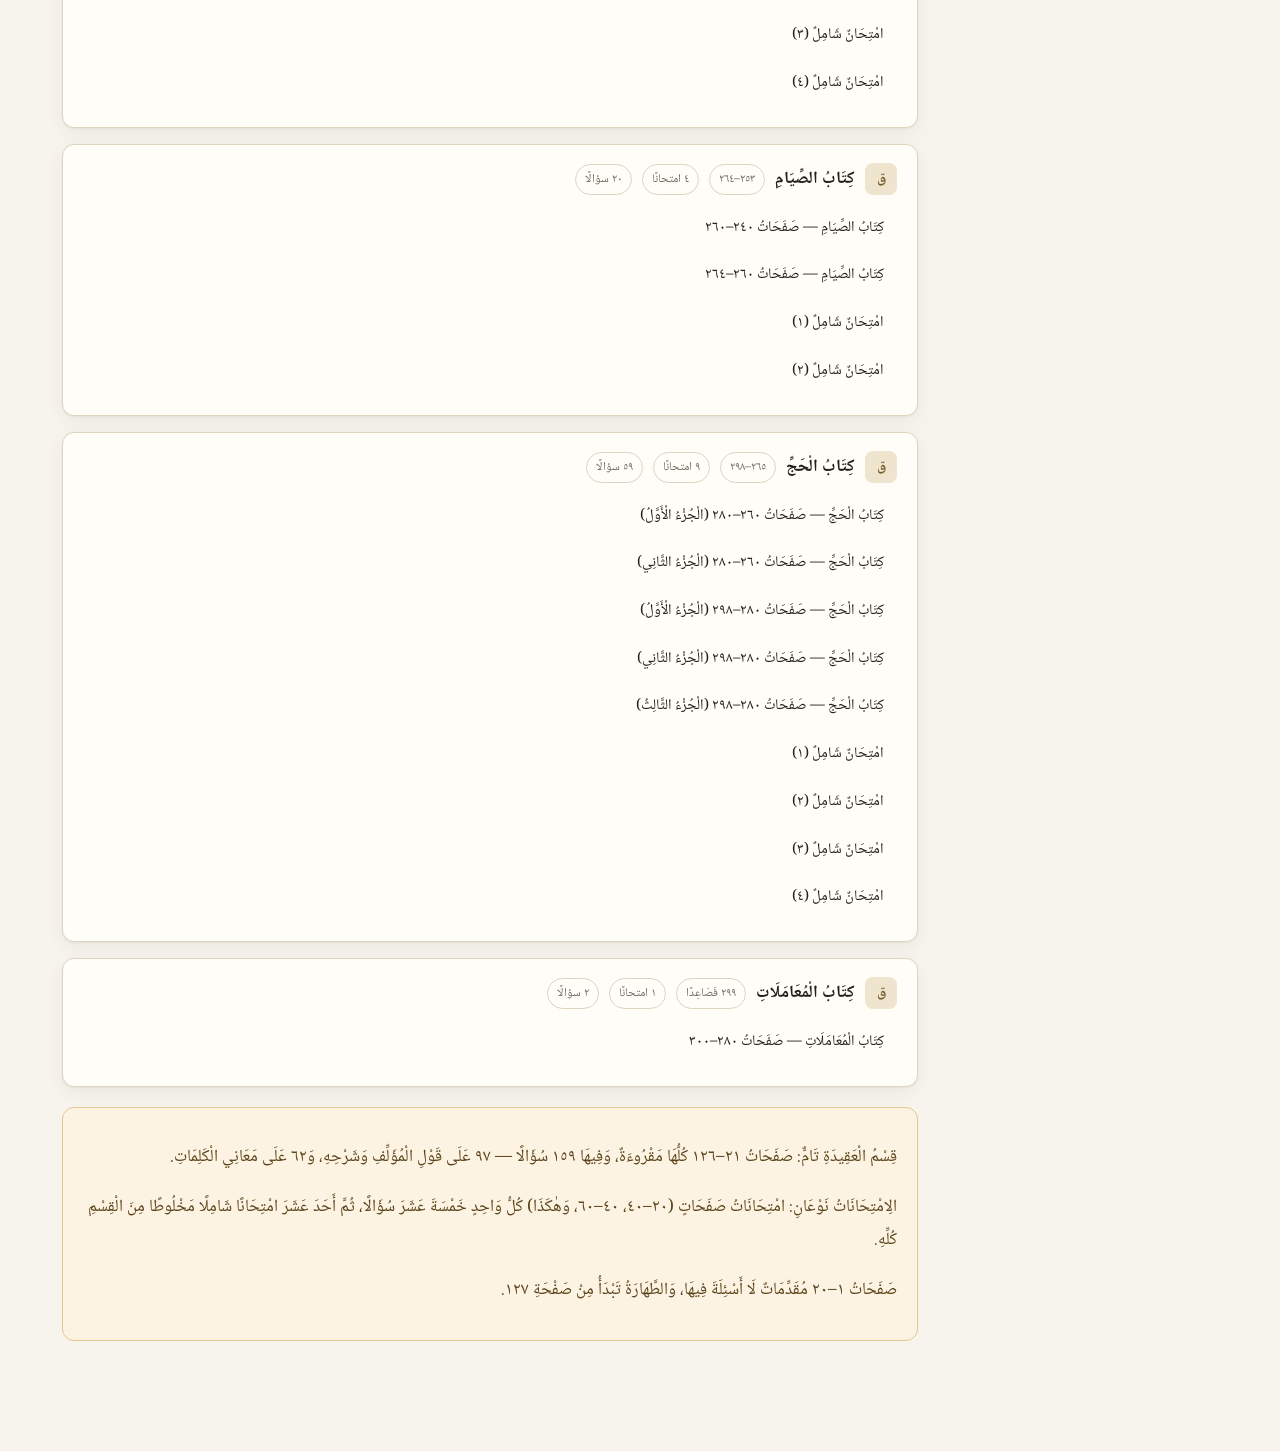
==== commit a37efe89: "Complete Kitab al-Hajj (pp. 265-298) and open Kitab al-Mu'amalat Co-Authored-By: Claude Opus 5 <nore" ====
--- a/index.html
+++ b/index.html
@@ -43,6 +43,7 @@
 <script src="data/10-zakah.js"></script>
 <script src="data/10-siyam.js"></script>
 <script src="data/10-hajj.js"></script>
+<script src="data/10-muamalat.js"></script>
 <script src="assets/app.js"></script>
 </body>
 </html>
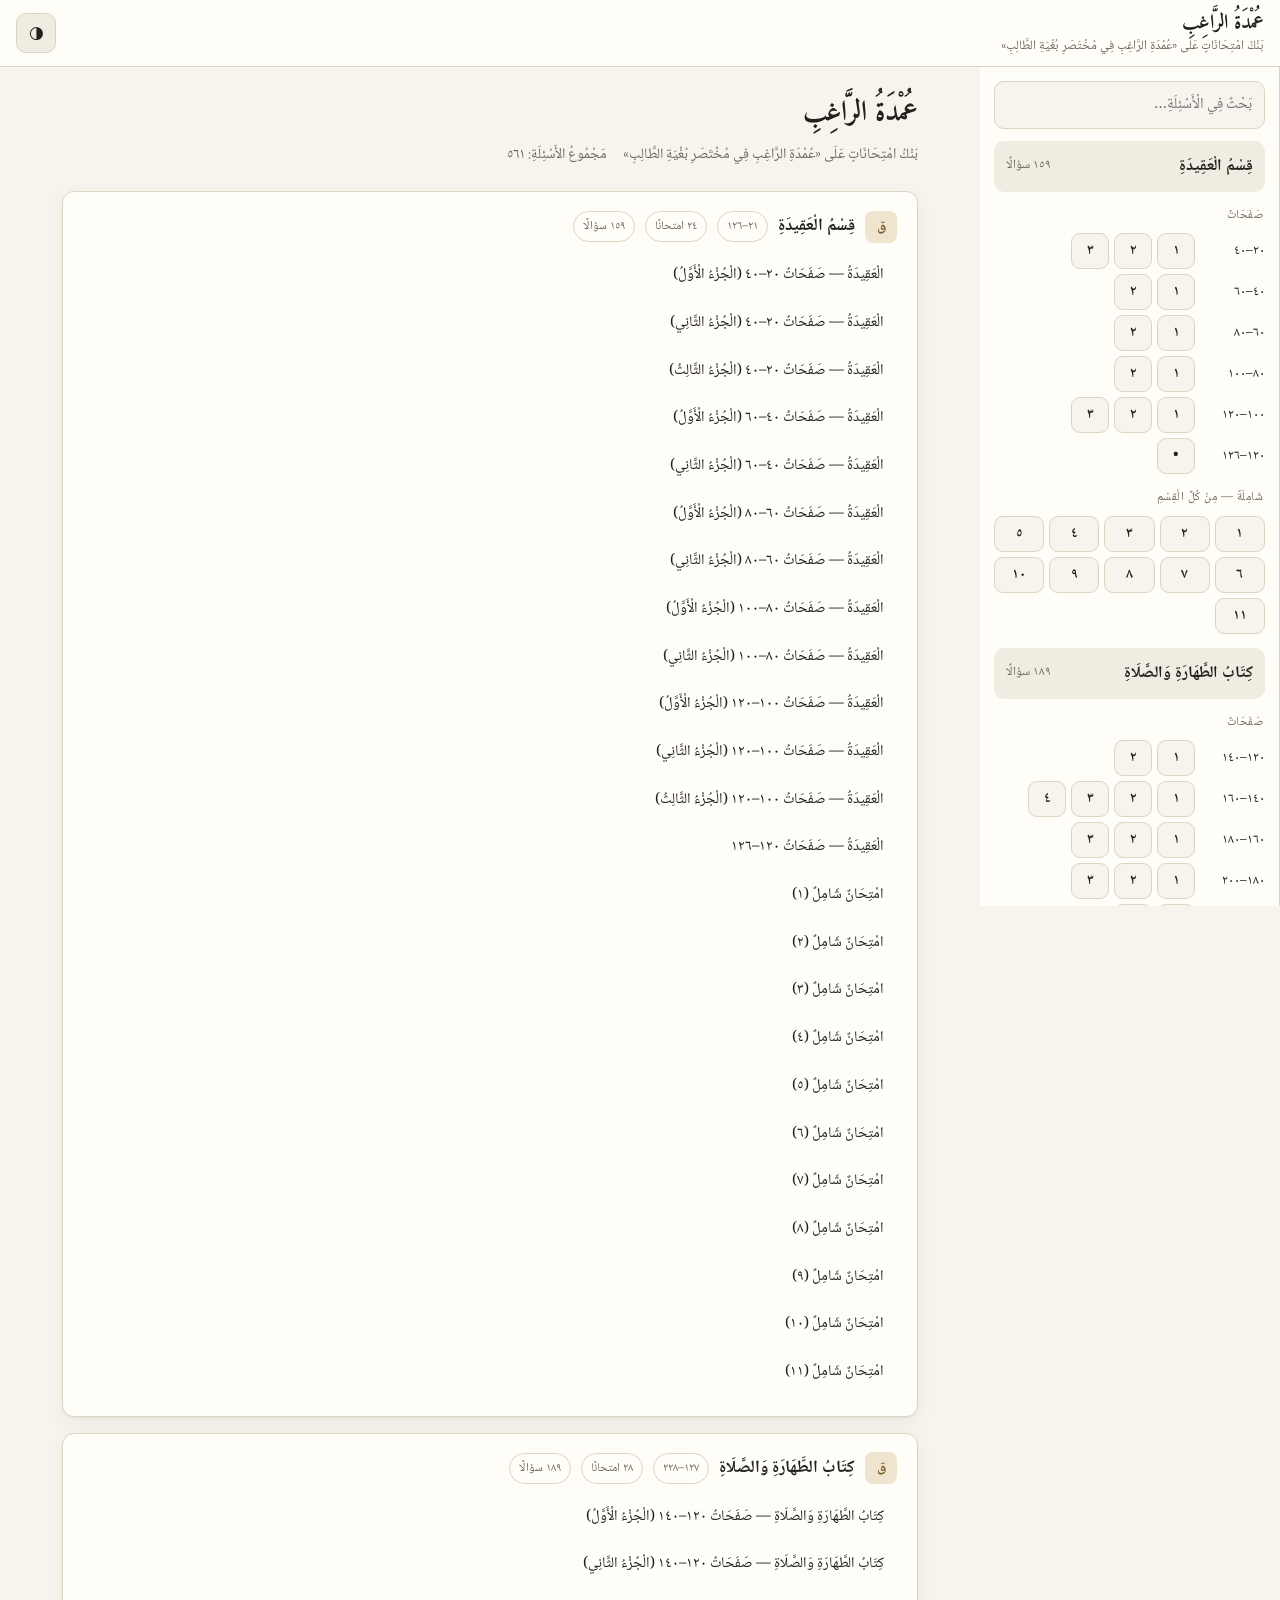
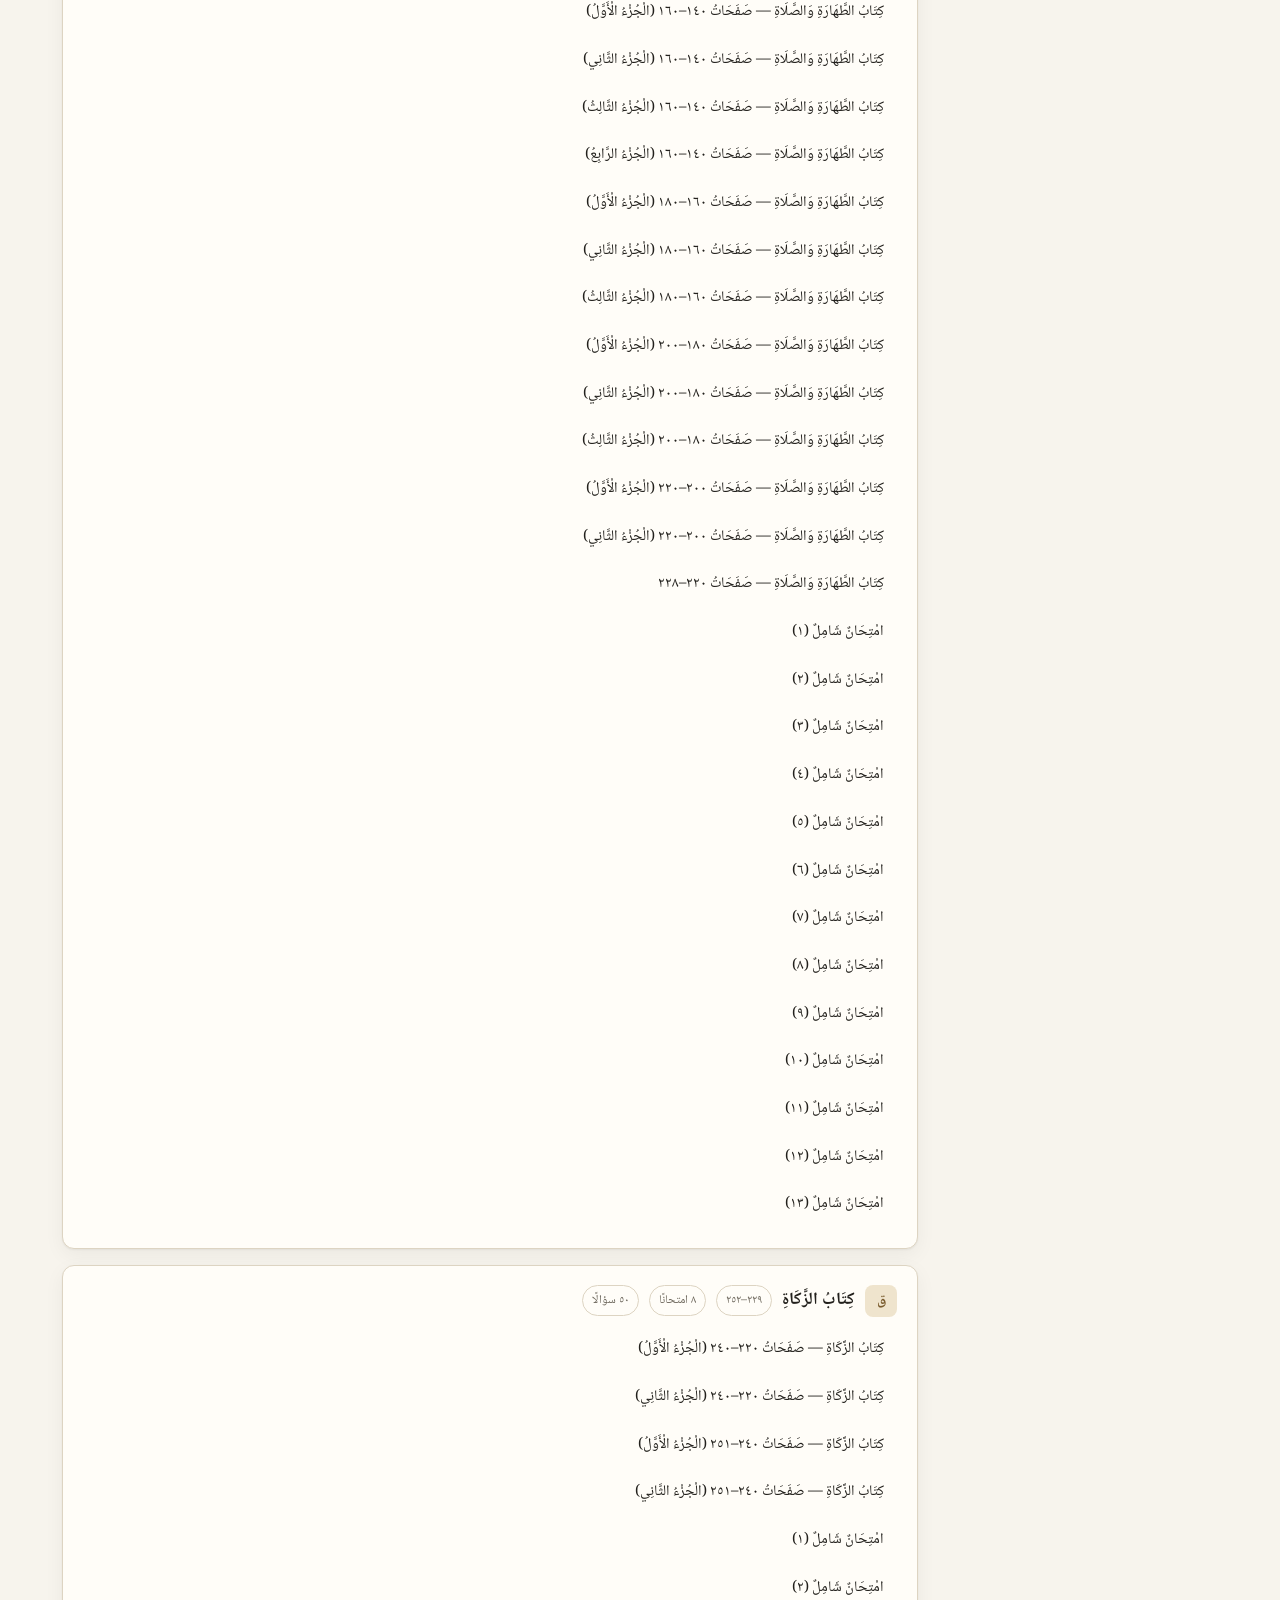
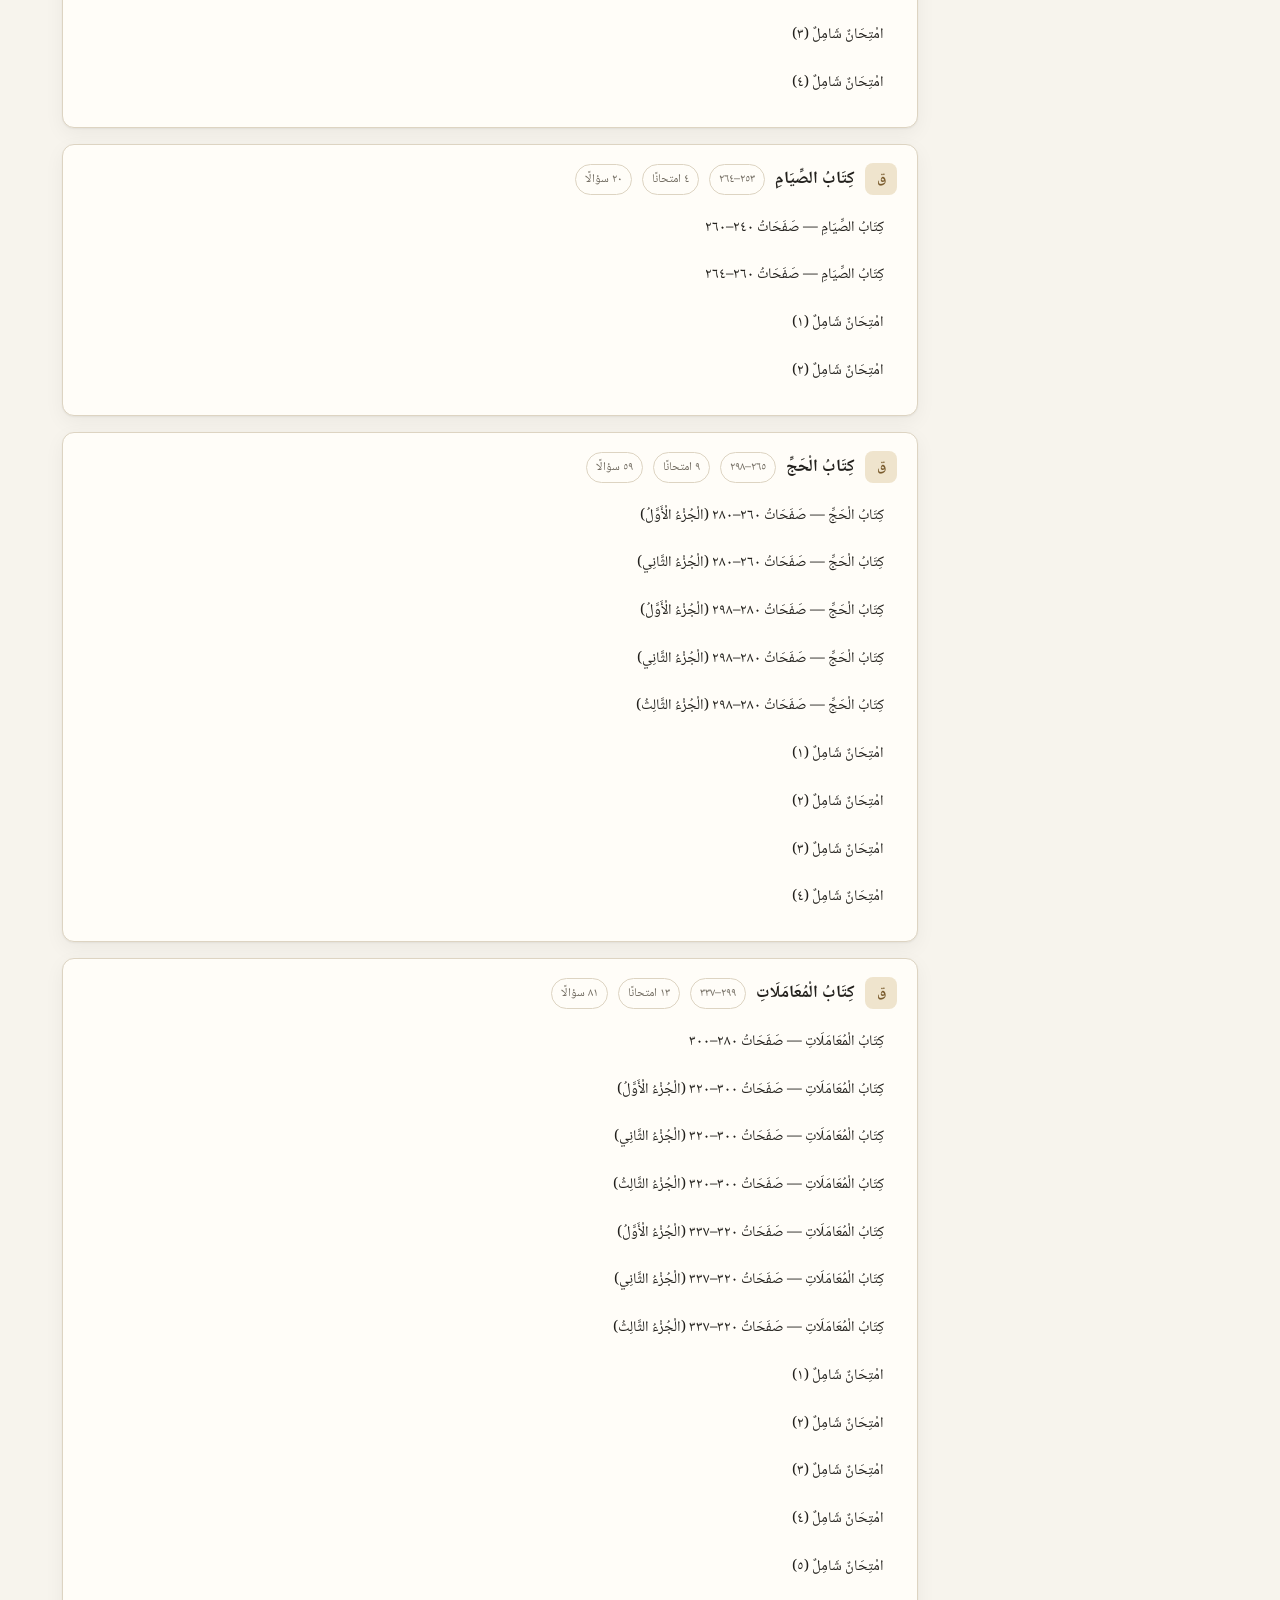
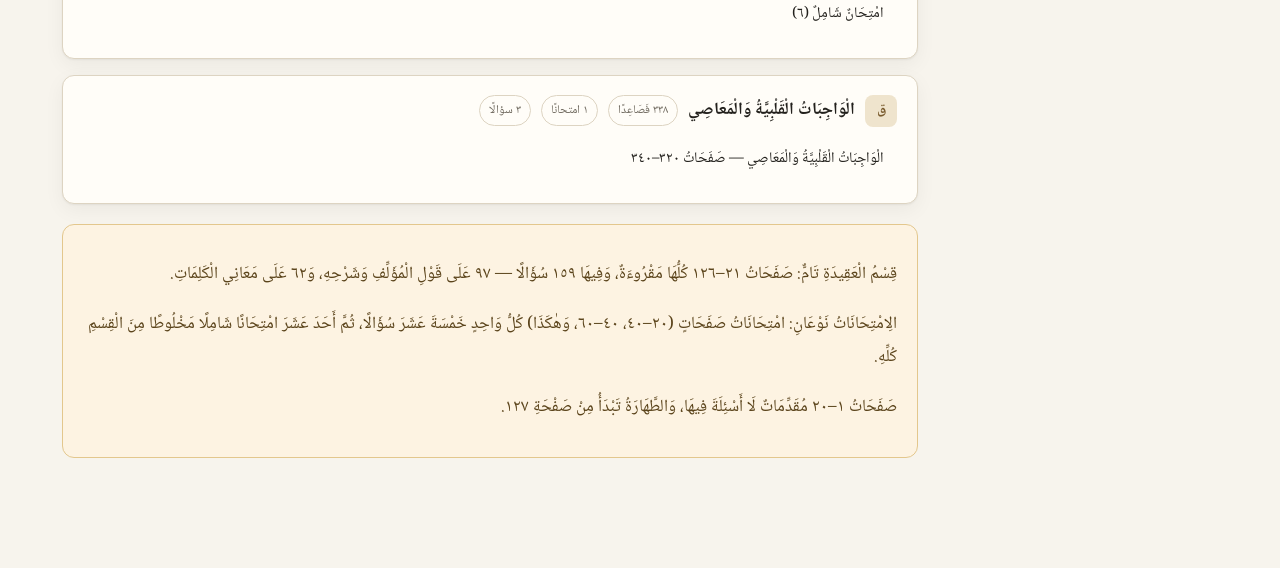
==== commit b8631b42: "Complete Kitab al-Mu'amalat (pp. 299-337) and open the section on the obligations of the heart Co-Au" ====
--- a/index.html
+++ b/index.html
@@ -44,6 +44,7 @@
 <script src="data/10-siyam.js"></script>
 <script src="data/10-hajj.js"></script>
 <script src="data/10-muamalat.js"></script>
+<script src="data/10-qalb.js"></script>
 <script src="assets/app.js"></script>
 </body>
 </html>
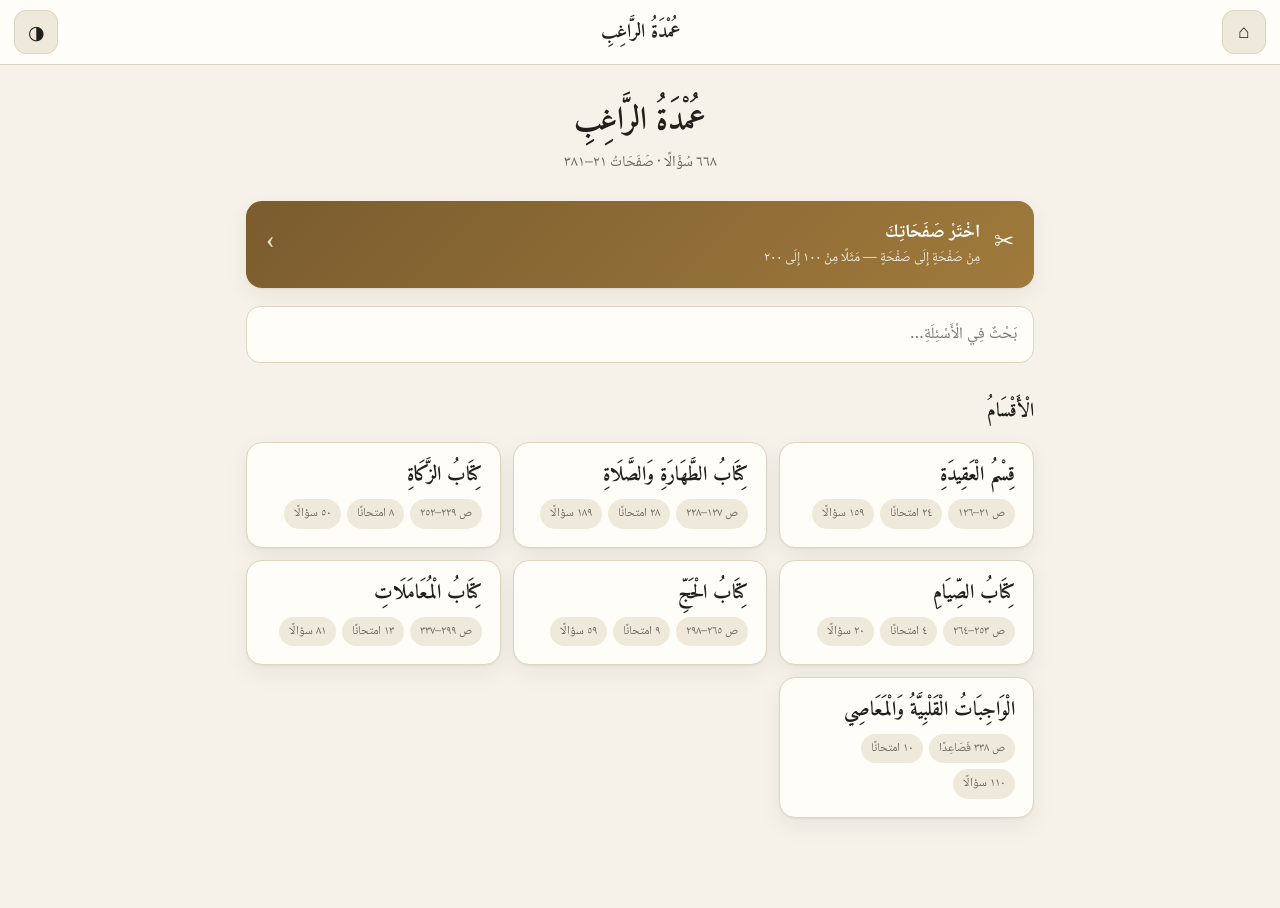
==== commit 882cd8eb: "Rebuild UI: page-range picker + simpler screen-based navigation - New custom exam builder: pick any " ====
--- a/index.html
+++ b/index.html
@@ -13,29 +13,18 @@
 <a class="skip" href="#main">تَخَطِّي إِلَى الْمُحْتَوَى</a>
 
 <header class="topbar">
-  <button id="navToggle" class="icon-btn" aria-label="قَائِمَةُ الْأَقْسَامِ" aria-expanded="false">☰</button>
+  <button id="backBtn" class="icon-btn" aria-label="رُجُوعٌ" hidden>→</button>
+  <button id="homeBtn" class="icon-btn" aria-label="الصَّفْحَةُ الرَّئِيسَةُ">⌂</button>
   <div class="brand">
     <span class="brand-title" id="bookTitle">بَنْكُ الِامْتِحَانَاتِ</span>
     <span class="brand-sub" id="bookSub"></span>
   </div>
-  <div class="topbar-actions">
-    <button id="themeBtn" class="icon-btn" aria-label="تَبْدِيلُ الْمَظْهَرِ">◑</button>
-  </div>
+  <button id="themeBtn" class="icon-btn" aria-label="تَبْدِيلُ الْمَظْهَرِ">◑</button>
 </header>
 
-<div class="layout">
-  <nav id="sidebar" class="sidebar" aria-label="الْأَقْسَامُ وَالِامْتِحَانَاتُ">
-    <div class="search-wrap">
-      <input id="search" type="search" placeholder="بَحْثٌ فِي الْأَسْئِلَةِ…" aria-label="بَحْثٌ فِي الْأَسْئِلَةِ">
-    </div>
-    <div id="navTree" class="nav-tree"></div>
-  </nav>
-  <div id="scrim" class="scrim" hidden></div>
-
-  <main id="main" class="main">
-    <div id="view"></div>
-  </main>
-</div>
+<main id="main" class="main">
+  <div id="view"></div>
+</main>
 
 <script src="data/00-manifest.js"></script>
 <script src="data/10-creed.js"></script>
--- a/assets/style.css
+++ b/assets/style.css
@@ -1,33 +1,33 @@
 :root{
-  --bg:#f7f4ed; --surface:#fffdf8; --surface-2:#f1ece1; --border:#ddd4c2;
-  --text:#22201c; --muted:#6d675c; --accent:#7a5c2e; --accent-soft:#efe4cd;
+  --bg:#f6f2e9; --surface:#fffdf8; --surface-2:#efe9dc; --border:#ddd4c2;
+  --text:#22201c; --muted:#6d675c; --accent:#7a5c2e; --accent-2:#a07a3c; --accent-soft:#efe4cd;
   --answer-bg:#eef4ec; --answer-border:#b9cdb4; --answer-text:#1f3a22;
   --note-bg:#fdf3e2; --note-border:#e3c78d; --note-text:#5a431a;
   --matn-bg:#f3eee2; --matn-border:#c9b68d;
-  --ok:#2f6b3a; --again:#9a4b28;
-  --radius:12px; --shadow:0 1px 2px rgba(0,0,0,.05),0 6px 20px rgba(0,0,0,.05);
+  --ok:#2f6b3a; --again:#9a4b28; --on-accent:#fff;
+  --radius:16px; --shadow:0 1px 2px rgba(0,0,0,.05),0 8px 24px rgba(0,0,0,.06);
   --sans:"Noto Naskh Arabic",system-ui,sans-serif;
   --serif:"Amiri","Noto Naskh Arabic",serif;
 }
 @media (prefers-color-scheme:dark){
   :root:not([data-theme="light"]){
-    --bg:#16181a; --surface:#1e2124; --surface-2:#262a2e; --border:#353a3f;
-    --text:#e8e4dc; --muted:#a09a90; --accent:#d9b46a; --accent-soft:#3a3226;
+    --bg:#15171a; --surface:#1e2125; --surface-2:#272b30; --border:#363b41;
+    --text:#e9e5dd; --muted:#a49e94; --accent:#d9b46a; --accent-2:#e6c88c; --accent-soft:#39312478;
     --answer-bg:#1c2a20; --answer-border:#3c5a42; --answer-text:#cfe6d2;
     --note-bg:#2b2519; --note-border:#5c4b26; --note-text:#e3cfa1;
     --matn-bg:#23262a; --matn-border:#4a4438;
-    --ok:#8fd3a0; --again:#e59b78;
-    --shadow:0 1px 2px rgba(0,0,0,.4),0 6px 20px rgba(0,0,0,.35);
+    --ok:#8fd3a0; --again:#e59b78; --on-accent:#15171a;
+    --shadow:0 1px 2px rgba(0,0,0,.4),0 8px 24px rgba(0,0,0,.35);
   }
 }
 :root[data-theme="dark"]{
-  --bg:#16181a; --surface:#1e2124; --surface-2:#262a2e; --border:#353a3f;
-  --text:#e8e4dc; --muted:#a09a90; --accent:#d9b46a; --accent-soft:#3a3226;
+  --bg:#15171a; --surface:#1e2125; --surface-2:#272b30; --border:#363b41;
+  --text:#e9e5dd; --muted:#a49e94; --accent:#d9b46a; --accent-2:#e6c88c; --accent-soft:#39312478;
   --answer-bg:#1c2a20; --answer-border:#3c5a42; --answer-text:#cfe6d2;
   --note-bg:#2b2519; --note-border:#5c4b26; --note-text:#e3cfa1;
   --matn-bg:#23262a; --matn-border:#4a4438;
-  --ok:#8fd3a0; --again:#e59b78;
-  --shadow:0 1px 2px rgba(0,0,0,.4),0 6px 20px rgba(0,0,0,.35);
+  --ok:#8fd3a0; --again:#e59b78; --on-accent:#15171a;
+  --shadow:0 1px 2px rgba(0,0,0,.4),0 8px 24px rgba(0,0,0,.35);
 }
 
 *{box-sizing:border-box}
@@ -37,98 +37,175 @@
   font-family:var(--sans); font-size:17px; line-height:1.95;
   -webkit-text-size-adjust:100%;
 }
+a{color:inherit}
 .skip{position:absolute;right:-9999px}
 .skip:focus{right:12px;top:12px;background:var(--surface);padding:8px 14px;border-radius:8px;z-index:100}
 
+/* ---------- top bar ---------- */
 .topbar{
   position:sticky; top:0; z-index:30;
-  display:flex; align-items:center; gap:12px;
-  padding:10px 16px; background:var(--surface);
+  display:flex; align-items:center; gap:10px;
+  padding:10px 14px; background:var(--surface);
   border-bottom:1px solid var(--border);
 }
-.brand{display:flex;flex-direction:column;flex:1;min-width:0}
-.brand-title{font-family:var(--serif);font-size:1.25rem;font-weight:700;line-height:1.4}
-.brand-sub{font-size:.8rem;color:var(--muted);line-height:1.4;white-space:nowrap;overflow:hidden;text-overflow:ellipsis}
+.brand{display:flex;flex-direction:column;flex:1;min-width:0;text-align:center}
+.brand-title{font-family:var(--serif);font-size:1.2rem;font-weight:700;line-height:1.4}
+.brand-sub{display:none}
 .icon-btn{
   background:var(--surface-2); color:var(--text); border:1px solid var(--border);
-  border-radius:10px; width:40px;height:40px; font-size:1.05rem; cursor:pointer; flex:none;
+  border-radius:12px; width:44px;height:44px; font-size:1.2rem; cursor:pointer; flex:none;
 }
 .icon-btn:hover{border-color:var(--accent)}
 
-.layout{display:flex; align-items:flex-start}
-.sidebar{
-  width:300px; flex:none; position:sticky; top:61px;
-  height:calc(100dvh - 61px); overflow-y:auto;
-  background:var(--surface); border-inline-start:1px solid var(--border);
-  padding:14px;
-}
-.search-wrap{margin-bottom:12px}
-#search{
-  width:100%; padding:10px 12px; font-family:inherit; font-size:.95rem;
+.main{padding:22px 16px 90px;max-width:820px;margin:0 auto}
+
+/* ---------- hero ---------- */
+.hero{text-align:center;margin:10px 0 22px}
+.hero h1{font-family:var(--serif);font-size:2rem;line-height:1.5;margin:0 0 4px}
+.hero.small h1{font-size:1.55rem}
+.hero p{margin:0;color:var(--muted);font-size:.95rem}
+
+.sec-h{
+  font-family:var(--serif); font-size:1.2rem; margin:30px 0 12px;
+  display:flex; align-items:baseline; gap:10px; flex-wrap:wrap;
+}
+.sec-h small{font-family:var(--sans);font-size:.78rem;color:var(--muted);font-weight:400}
+
+/* ---------- big call-to-action ---------- */
+.big-action{
+  display:flex; align-items:center; gap:14px; text-decoration:none;
+  background:linear-gradient(135deg,var(--accent),var(--accent-2));
+  color:var(--on-accent); border-radius:var(--radius);
+  padding:18px 20px; box-shadow:var(--shadow); margin:0 0 18px;
+}
+.big-action:active{transform:scale(.99)}
+.big-action.slim{padding:14px 18px}
+.ba-icon{font-size:1.5rem;flex:none;opacity:.9}
+.ba-text{flex:1;display:flex;flex-direction:column;line-height:1.6}
+.ba-text b{font-size:1.15rem}
+.ba-text i{font-style:normal;font-size:.85rem;opacity:.85}
+.ba-go{font-size:1.6rem;opacity:.8;flex:none}
+
+/* ---------- search ---------- */
+.search-row{margin:0 0 6px}
+.search-row input{
+  width:100%; padding:14px 16px; font-family:inherit; font-size:1rem;
+  background:var(--surface); color:var(--text);
+  border:1px solid var(--border); border-radius:14px;
+}
+
+/* ---------- section tiles ---------- */
+.tiles{display:grid;grid-template-columns:repeat(auto-fill,minmax(250px,1fr));gap:12px}
+.tile{
+  display:flex; flex-direction:column; gap:8px; text-decoration:none;
+  background:var(--surface); border:1px solid var(--border); border-radius:var(--radius);
+  padding:18px 18px; box-shadow:var(--shadow); min-height:96px; justify-content:center;
+}
+.tile:hover{border-color:var(--accent)}
+.tile b{font-family:var(--serif);font-size:1.25rem;font-weight:700;line-height:1.5}
+.tile-meta{display:flex;flex-wrap:wrap;gap:6px}
+.pill{
+  font-size:.75rem; color:var(--muted); background:var(--surface-2);
+  border-radius:99px; padding:3px 10px; white-space:nowrap;
+}
+
+/* ---------- page-span cards ---------- */
+.span-cards{display:grid;grid-template-columns:repeat(auto-fill,minmax(200px,1fr));gap:12px}
+.span-card{
+  background:var(--surface); border:1px solid var(--border); border-radius:var(--radius);
+  padding:14px 16px; box-shadow:var(--shadow);
+}
+.span-head{display:flex;align-items:center;justify-content:space-between;gap:8px;margin-bottom:10px}
+.span-head b{font-size:1.05rem;font-variant-numeric:tabular-nums}
+.pchips{display:flex;flex-wrap:wrap;gap:8px}
+.pchip{
+  flex:1; min-width:72px; text-align:center; text-decoration:none;
+  padding:10px 12px; border-radius:12px; font-weight:600; font-size:.95rem;
+  background:var(--accent-soft); color:var(--accent); border:1px solid transparent;
+}
+.pchip:hover{border-color:var(--accent)}
+
+/* ---------- numbered grid (mixed / custom parts) ---------- */
+.num-grid{display:grid;grid-template-columns:repeat(auto-fill,minmax(64px,1fr));gap:10px}
+.num-grid.big{grid-template-columns:repeat(auto-fill,minmax(86px,1fr))}
+.num-chip{
+  display:flex; flex-direction:column; align-items:center; justify-content:center;
+  min-height:62px; text-decoration:none; font-size:1.2rem; font-weight:700;
+  background:var(--surface); border:1px solid var(--border); border-radius:14px;
+  box-shadow:var(--shadow);
+}
+.num-chip small{font-size:.7rem;font-weight:400;color:var(--muted)}
+.num-chip:hover{border-color:var(--accent);background:var(--accent-soft)}
+
+/* ---------- picker ---------- */
+.picker{
+  background:var(--surface); border:1px solid var(--border); border-radius:var(--radius);
+  padding:18px 16px; box-shadow:var(--shadow);
+}
+.pk-row{display:grid;grid-template-columns:1fr 1fr;gap:12px}
+.numbox{
+  background:var(--surface-2); border-radius:14px; padding:12px 10px; text-align:center;
+}
+.nb-label{display:block;font-size:.85rem;color:var(--muted);margin-bottom:8px}
+.nb-ctrl{display:flex;align-items:center;gap:6px;justify-content:center}
+.nb-btn{
+  width:44px;height:44px;flex:none;font-size:1.3rem;cursor:pointer;
+  background:var(--surface);color:var(--text);border:1px solid var(--border);border-radius:12px;
+}
+.nb-btn:hover{border-color:var(--accent)}
+.nb-in{
+  width:100%; min-width:0; text-align:center; font-family:inherit;
+  font-size:1.5rem; font-weight:700; padding:6px 2px;
+  background:var(--surface); color:var(--text);
+  border:1px solid var(--border); border-radius:12px;
+}
+.nb-in::-webkit-outer-spin-button,.nb-in::-webkit-inner-spin-button{-webkit-appearance:none;margin:0}
+.nb-in{-moz-appearance:textfield}
+.nb-jump{display:flex;gap:6px;justify-content:center;margin-top:8px}
+.nb-small{
+  flex:1;padding:6px 4px;font-family:inherit;font-size:.8rem;cursor:pointer;
+  background:var(--surface);color:var(--muted);border:1px solid var(--border);border-radius:10px;
+}
+.nb-small:hover{border-color:var(--accent);color:var(--text)}
+
+.sl{display:flex;align-items:center;gap:10px;margin-top:14px}
+.sl span{font-size:.85rem;color:var(--muted);min-width:34px}
+.sl input[type=range]{flex:1;accent-color:var(--accent);height:30px}
+
+.pk-label{margin:20px 0 8px;font-size:.8rem;color:var(--muted);letter-spacing:.04em}
+.quick{display:flex;flex-wrap:wrap;gap:8px}
+.qbtn{
+  padding:10px 14px; font-family:inherit; font-size:.9rem; cursor:pointer;
   background:var(--bg); color:var(--text);
-  border:1px solid var(--border); border-radius:10px;
-}
-.nav-sec{margin-bottom:14px}
-.nav-sec>summary{
-  cursor:pointer; list-style:none; padding:10px 12px; border-radius:10px;
-  font-weight:700; font-size:1rem; background:var(--surface-2);
-  display:flex; align-items:center; justify-content:space-between; gap:8px;
-}
-.nav-sec>summary::-webkit-details-marker{display:none}
-.nav-sec>summary:hover{border-color:var(--accent)}
-.nav-sec .count{color:var(--muted);font-weight:400;font-size:.78rem;white-space:nowrap}
-.nav-note{
-  margin:12px 0 6px; color:var(--muted); font-size:.75rem;
-  letter-spacing:.04em; padding-inline-start:2px;
-}
-
-/* One row per page span: the span on the right, its parts as chips. */
-.span-row{display:flex;align-items:center;gap:8px;margin:5px 0}
-.span-label{
-  font-size:.82rem; color:var(--text); min-width:62px; flex:none;
-  font-variant-numeric:tabular-nums;
-}
-.chips{display:flex;flex-wrap:wrap;gap:5px;flex:1}
-.chips.wide{display:grid;grid-template-columns:repeat(auto-fill,minmax(42px,1fr))}
-.chip{
-  display:grid; place-items:center; min-width:38px; height:36px; padding:0 8px;
-  border:1px solid var(--border); border-radius:9px; background:var(--bg);
-  color:var(--text); text-decoration:none; font-size:.9rem; font-weight:600;
-}
-.chip:hover{border-color:var(--accent);background:var(--accent-soft)}
-.chip.active{background:var(--accent);border-color:var(--accent);color:#fff;font-weight:700}
-:root[data-theme="dark"] .chip.active{color:#16181a}
-@media (prefers-color-scheme:dark){:root:not([data-theme="light"]) .chip.active{color:#16181a}}
-
-/* Home page keeps the plain links. */
-.nav-exam{
-  display:block; padding:8px 10px; margin:3px 0; border-radius:8px;
-  color:var(--text); text-decoration:none; font-size:.92rem;
-  border-inline-start:3px solid transparent;
-}
-.nav-exam:hover{background:var(--surface-2)}
-.nav-exam.active{background:var(--accent-soft);border-inline-start-color:var(--accent);font-weight:600}
-.nav-exam .pages{display:block;color:var(--muted);font-size:.78rem}
-
-.scrim{position:fixed;inset:0;background:rgba(0,0,0,.45);z-index:25}
-
-.main{flex:1;min-width:0;padding:26px 22px 90px;max-width:900px;margin:0 auto}
-
-.exam-head{margin-bottom:22px}
-.exam-head h1{font-family:var(--serif);font-size:1.75rem;line-height:1.5;margin:0 0 6px}
-.exam-meta{color:var(--muted);font-size:.9rem;display:flex;flex-wrap:wrap;gap:6px 16px}
-.toolbar{display:flex;flex-wrap:wrap;gap:8px;margin:16px 0 4px}
+  border:1px solid var(--border); border-radius:12px; font-variant-numeric:tabular-nums;
+}
+.qbtn:hover{border-color:var(--accent);background:var(--accent-soft)}
+.qbtn.on{background:var(--accent);border-color:var(--accent);color:var(--on-accent);font-weight:700}
+.sizes .qbtn{min-width:64px;text-align:center}
+
+.pk-summary{
+  margin:22px 0 14px; text-align:center; font-size:1rem; line-height:1.9;
+  background:var(--accent-soft); border-radius:14px; padding:12px;
+}
+.pk-summary b{font-size:1.2rem;color:var(--accent)}
+.pk-summary .warn{color:var(--again)}
+
 .btn{
   background:var(--surface); color:var(--text); border:1px solid var(--border);
-  border-radius:9px; padding:8px 14px; font-family:inherit; font-size:.88rem; cursor:pointer;
+  border-radius:12px; padding:11px 16px; font-family:inherit; font-size:.92rem;
+  cursor:pointer; text-decoration:none; display:inline-block;
 }
 .btn:hover{border-color:var(--accent)}
-.btn.primary{background:var(--accent);border-color:var(--accent);color:#fff}
-:root[data-theme="dark"] .btn.primary,
-:root:not([data-theme="light"]) .btn.primary{color:#16181a}
-@media (prefers-color-scheme:light){:root:not([data-theme="dark"]) .btn.primary{color:#fff}}
-
-.progress{height:6px;background:var(--surface-2);border-radius:99px;overflow:hidden;margin:14px 0 0}
+.btn:disabled{opacity:.45;cursor:not-allowed}
+.btn.primary{background:var(--accent);border-color:var(--accent);color:var(--on-accent);font-weight:700}
+.btn.huge{width:100%;padding:16px;font-size:1.15rem;border-radius:14px}
+
+/* ---------- exam ---------- */
+.exam-head{margin-bottom:20px}
+.exam-head h1{font-family:var(--serif);font-size:1.6rem;line-height:1.5;margin:0 0 6px}
+.exam-meta{color:var(--muted);font-size:.88rem;display:flex;flex-wrap:wrap;gap:4px 14px}
+.toolbar{display:flex;flex-wrap:wrap;gap:8px;margin:16px 0 4px}
+.progress{height:8px;background:var(--surface-2);border-radius:99px;overflow:hidden;margin:14px 0 0}
 .progress>i{display:block;height:100%;background:var(--accent);width:0;transition:width .25s}
 .progress-label{font-size:.8rem;color:var(--muted);margin-top:6px}
 
@@ -139,64 +216,60 @@
 .q-head{display:flex;align-items:center;gap:10px;flex-wrap:wrap;margin-bottom:10px}
 .q-num{
   background:var(--accent-soft); color:var(--accent); font-weight:700;
-  border-radius:8px; min-width:32px; height:32px; display:grid; place-items:center; font-size:.9rem; padding:0 8px;
+  border-radius:10px; min-width:34px; height:34px; display:grid; place-items:center;
+  font-size:.95rem; padding:0 8px;
 }
 .badge{font-size:.74rem;padding:3px 9px;border-radius:99px;border:1px solid var(--border);color:var(--muted)}
 .badge.t-matn{border-color:var(--matn-border)}
 .badge.t-word{border-color:var(--note-border)}
+.badge.t-src{border-color:var(--note-border);color:var(--note-text);background:var(--note-bg)}
 .q-text{font-size:1.06rem;margin:0 0 10px;font-weight:500}
 blockquote.matn{
   font-family:var(--serif); font-size:1.15rem; line-height:2.1;
   background:var(--matn-bg); border:1px solid var(--matn-border);
   border-inline-start:4px solid var(--accent);
-  border-radius:10px; margin:0 0 12px; padding:14px 18px;
-}
-.word-chip{font-family:var(--serif);font-size:1.2rem;font-weight:700;color:var(--accent)}
+  border-radius:12px; margin:0 0 12px; padding:14px 18px;
+}
+.word-chip{font-family:var(--serif);font-size:1.25rem;font-weight:700;color:var(--accent)}
+.reveal{width:100%;padding:13px;font-size:1rem;font-weight:600}
 
 .answer{
   background:var(--answer-bg); border:1px solid var(--answer-border); color:var(--answer-text);
-  border-radius:10px; padding:14px 18px; margin-top:12px;
-}
-.answer h4,.note h4{
-  margin:0 0 8px; font-size:.78rem; letter-spacing:.05em; font-weight:700; opacity:.8;
-}
+  border-radius:12px; padding:14px 18px; margin-top:12px;
+}
+.answer h4,.note h4{margin:0 0 8px;font-size:.78rem;letter-spacing:.05em;font-weight:700;opacity:.8}
 .answer p{margin:0 0 .7em}
 .answer p:last-child{margin-bottom:0}
 .note{
   background:var(--note-bg); border:1px dashed var(--note-border); color:var(--note-text);
-  border-radius:10px; padding:12px 16px; margin-top:10px; font-size:.95rem;
-}
-.grade{display:flex;gap:8px;margin-top:12px}
+  border-radius:12px; padding:12px 16px; margin-top:10px; font-size:.95rem;
+}
+.grade{display:flex;gap:8px;margin-top:12px;flex-wrap:wrap}
+.grade .btn{flex:1;min-width:140px;text-align:center}
 .grade .btn[data-g="ok"].on{border-color:var(--ok);color:var(--ok);font-weight:700}
 .grade .btn[data-g="again"].on{border-color:var(--again);color:var(--again);font-weight:700}
 
-.empty{
-  text-align:center;padding:70px 20px;color:var(--muted);
-}
+.foot-actions{display:flex;gap:10px;margin:26px 0 0;flex-wrap:wrap}
+.foot-actions .btn{flex:1;text-align:center;padding:14px}
+
+.empty{text-align:center;padding:70px 20px;color:var(--muted)}
 .empty h2{font-family:var(--serif);color:var(--text);font-size:1.5rem}
 .callout{
   background:var(--note-bg);border:1px solid var(--note-border);color:var(--note-text);
-  border-radius:var(--radius);padding:16px 20px;margin:20px 0;text-align:right;
-}
-
-@media (max-width:860px){
+  border-radius:var(--radius);padding:16px 20px;margin:20px 0;
+}
+
+@media (max-width:620px){
   body{font-size:16px}
-  .sidebar{
-    position:fixed; inset-inline-end:0; top:61px; z-index:26;
-    width:min(86vw,320px); box-shadow:var(--shadow); transform:translateX(100%);
-    transition:transform .22s ease;
-  }
-  .sidebar.open{transform:translateX(0)}
-  .main{padding:20px 16px 80px}
-  .exam-head h1{font-size:1.4rem}
-}
-@media (min-width:861px){ .scrim{display:none} #navToggle{display:none} }
+  .main{padding:18px 14px 80px}
+  .hero h1{font-size:1.6rem}
+  .pk-row{grid-template-columns:1fr}
+  .tiles,.span-cards{grid-template-columns:1fr}
+}
 
 @media print{
-  .topbar,.sidebar,.toolbar,.grade,.progress,.progress-label,.scrim{display:none!important}
+  .topbar,.toolbar,.grade,.progress,.progress-label,.foot-actions{display:none!important}
   body{background:#fff;color:#000;font-size:12pt}
   .q{break-inside:avoid;box-shadow:none;border-color:#bbb}
   .main{max-width:none;padding:0}
 }
-
-.badge.t-src{border-color:var(--note-border);color:var(--note-text);background:var(--note-bg)}
